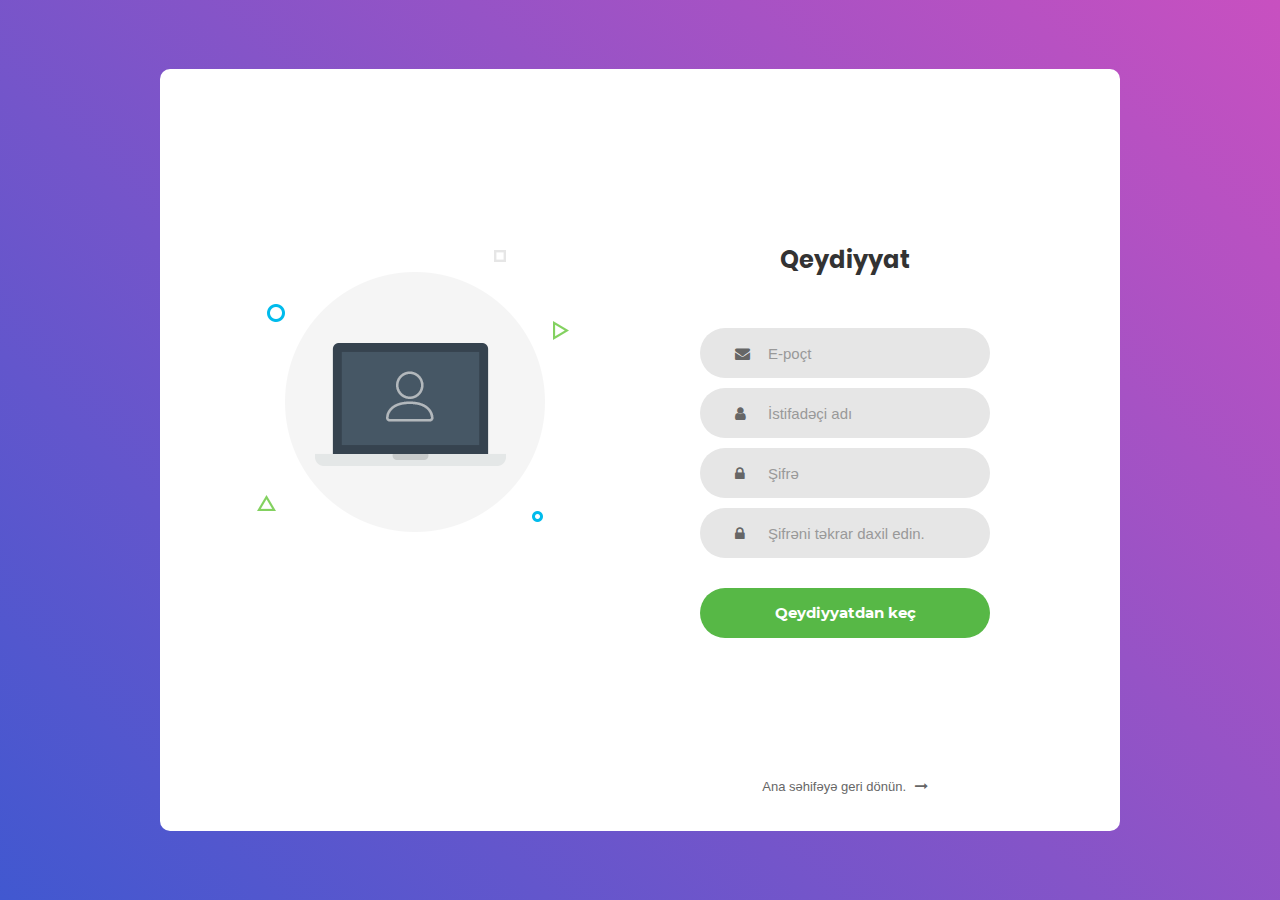
==== register.html @ 49c3755b "Adding login and register page as per #1" ====
<!DOCTYPE html>
<html lang="en">

<head>
    <title>Qeydiyyat</title>
    <meta charset="UTF-8">
    <meta name="viewport" content="width=device-width, initial-scale=1">
        <link rel="icon" type="image/png" href="images/icons/favicon.ico" />
        <link rel="stylesheet" type="text/css" href="vendor/bootstrap/css/bootstrap.min.css">
        <link rel="stylesheet" type="text/css" href="fonts/font-awesome-4.7.0/css/font-awesome.min.css">
        <link rel="stylesheet" type="text/css" href="vendor/animate/animate.css">
        <link rel="stylesheet" type="text/css" href="vendor/css-hamburgers/hamburgers.min.css">
        <link rel="stylesheet" type="text/css" href="vendor/select2/select2.min.css">
        <link rel="stylesheet" type="text/css" href="css/util.css">
    <link rel="stylesheet" type="text/css" href="css/login.css">
    </head>

<body>

    <div class="limiter">
        <div class="container-login100">
            <div class="wrap-login100">
                <div class="login100-pic js-tilt" data-tilt>
                    <img src="images/img-01.png" alt="IMG">
                </div>

                <form class="login100-form validate-form">
                    <span class="login100-form-title">
						Qeydiyyat
					</span>

                    <div class="wrap-input100 validate-input" data-validate="Düzgün e-poçt daxil edin: ex@abc.xyz">
                        <input class="input100" type="text" name="email" placeholder="E-poçt">
                        <span class="focus-input100"></span>
                        <span class="symbol-input100">
							<i class="fa fa-envelope" aria-hidden="true"></i>
						</span>
                    </div>

                    <div class="wrap-input100 validate-input" data-validate="istifadəçi adı daxil edin.">
                        <input class="input100" type="text" name="username" placeholder="İstifadəçi adı">
                        <span class="focus-input100"></span>
                        <span class="symbol-input100">
							<i class="fa fa-user" aria-hidden="true"></i>
						</span>
                    </div>

                    <div class="wrap-input100 validate-input" data-validate="Şifrə daxil edin.">
                        <input class="input100" type="password" name="pass" placeholder="Şifrə">
                        <span class="focus-input100"></span>
                        <span class="symbol-input100">
							<i class="fa fa-lock" aria-hidden="true"></i>
						</span>
                    </div>
                    <div class="wrap-input100 validate-input" data-validate="Şifrəni bir daha daxil edin.">
                        <input class="input100" type="password" name="pass" placeholder="Şifrəni təkrar daxil edin.">
                        <span class="focus-input100"></span>
                        <span class="symbol-input100">
							<i class="fa fa-lock" aria-hidden="true"></i>
						</span>
                    </div>

                    <div class="container-login100-form-btn">
                        <button class="login100-form-btn">
							Qeydiyyatdan keç
						</button>
                    </div>

                    <div class="text-center p-t-136">
                        <a class="txt2" href="#">
							Ana səhifəyə geri dönün.
							<i class="fa fa-long-arrow-right m-l-5" aria-hidden="true"></i>
						</a>
                    </div>
                </form>
            </div>
        </div>
    </div>




        <script src="vendor/jquery/jquery-3.2.1.min.js"></script>
        <script src="vendor/bootstrap/js/popper.js"></script>
    <script src="vendor/bootstrap/js/bootstrap.min.js"></script>
        <script src="vendor/select2/select2.min.js"></script>
        <script src="vendor/tilt/tilt.jquery.min.js"></script>
    <script>
        $('.js-tilt').tilt({
            scale: 1.1
        })
    </script>
        <script src="js/login.js"></script>

</body>

</html>
---- vendor/css-hamburgers/hamburgers.min.css ----
/*!
 * Hamburgers
 * @description Tasty CSS-animated hamburgers
 * @author Jonathan Suh @jonsuh
 * @site https://jonsuh.com/hamburgers
 * @link https://github.com/jonsuh/hamburgers
 */.hamburger{font:inherit;display:inline-block;overflow:visible;margin:0;padding:15px;cursor:pointer;transition-timing-function:linear;transition-duration:.15s;transition-property:opacity,filter;text-transform:none;color:inherit;border:0;background-color:transparent}.hamburger:hover{opacity:.7}.hamburger-box{position:relative;display:inline-block;width:40px;height:24px}.hamburger-inner{top:50%;display:block;margin-top:-2px}.hamburger-inner,.hamburger-inner:after,.hamburger-inner:before{position:absolute;width:40px;height:4px;transition-timing-function:ease;transition-duration:.15s;transition-property:transform;border-radius:4px;background-color:#000}.hamburger-inner:after,.hamburger-inner:before{display:block;content:''}.hamburger-inner:before{top:-10px}.hamburger-inner:after{bottom:-10px}.hamburger--3dx .hamburger-box{perspective:80px}.hamburger--3dx .hamburger-inner{transition:transform .2s cubic-bezier(.645,.045,.355,1),background-color 0s cubic-bezier(.645,.045,.355,1) .1s}.hamburger--3dx .hamburger-inner:after,.hamburger--3dx .hamburger-inner:before{transition:transform 0s cubic-bezier(.645,.045,.355,1) .1s}.hamburger--3dx.is-active .hamburger-inner{transform:rotateY(180deg);background-color:transparent}.hamburger--3dx.is-active .hamburger-inner:before{transform:translate3d(0,10px,0) rotate(45deg)}.hamburger--3dx.is-active .hamburger-inner:after{transform:translate3d(0,-10px,0) rotate(-45deg)}.hamburger--3dx-r .hamburger-box{perspective:80px}.hamburger--3dx-r .hamburger-inner{transition:transform .2s cubic-bezier(.645,.045,.355,1),background-color 0s cubic-bezier(.645,.045,.355,1) .1s}.hamburger--3dx-r .hamburger-inner:after,.hamburger--3dx-r .hamburger-inner:before{transition:transform 0s cubic-bezier(.645,.045,.355,1) .1s}.hamburger--3dx-r.is-active .hamburger-inner{transform:rotateY(-180deg);background-color:transparent}.hamburger--3dx-r.is-active .hamburger-inner:before{transform:translate3d(0,10px,0) rotate(45deg)}.hamburger--3dx-r.is-active .hamburger-inner:after{transform:translate3d(0,-10px,0) rotate(-45deg)}.hamburger--3dy .hamburger-box{perspective:80px}.hamburger--3dy .hamburger-inner{transition:transform .2s cubic-bezier(.645,.045,.355,1),background-color 0s cubic-bezier(.645,.045,.355,1) .1s}.hamburger--3dy .hamburger-inner:after,.hamburger--3dy .hamburger-inner:before{transition:transform 0s cubic-bezier(.645,.045,.355,1) .1s}.hamburger--3dy.is-active .hamburger-inner{transform:rotateX(-180deg);background-color:transparent}.hamburger--3dy.is-active .hamburger-inner:before{transform:translate3d(0,10px,0) rotate(45deg)}.hamburger--3dy.is-active .hamburger-inner:after{transform:translate3d(0,-10px,0) rotate(-45deg)}.hamburger--3dy-r .hamburger-box{perspective:80px}.hamburger--3dy-r .hamburger-inner{transition:transform .2s cubic-bezier(.645,.045,.355,1),background-color 0s cubic-bezier(.645,.045,.355,1) .1s}.hamburger--3dy-r .hamburger-inner:after,.hamburger--3dy-r .hamburger-inner:before{transition:transform 0s cubic-bezier(.645,.045,.355,1) .1s}.hamburger--3dy-r.is-active .hamburger-inner{transform:rotateX(180deg);background-color:transparent}.hamburger--3dy-r.is-active .hamburger-inner:before{transform:translate3d(0,10px,0) rotate(45deg)}.hamburger--3dy-r.is-active .hamburger-inner:after{transform:translate3d(0,-10px,0) rotate(-45deg)}.hamburger--arrow.is-active .hamburger-inner:before{transform:translate3d(-8px,0,0) rotate(-45deg) scaleX(.7)}.hamburger--arrow.is-active .hamburger-inner:after{transform:translate3d(-8px,0,0) rotate(45deg) scaleX(.7)}.hamburger--arrow-r.is-active .hamburger-inner:before{transform:translate3d(8px,0,0) rotate(45deg) scaleX(.7)}.hamburger--arrow-r.is-active .hamburger-inner:after{transform:translate3d(8px,0,0) rotate(-45deg) scaleX(.7)}.hamburger--arrowalt .hamburger-inner:before{transition:top .1s ease .15s,transform .15s cubic-bezier(.165,.84,.44,1)}.hamburger--arrowalt .hamburger-inner:after{transition:bottom .1s ease .15s,transform .15s cubic-bezier(.165,.84,.44,1)}.hamburger--arrowalt.is-active .hamburger-inner:before{top:0;transition:top .1s ease,transform .15s cubic-bezier(.895,.03,.685,.22) .1s;transform:translate3d(-8px,-10px,0) rotate(-45deg) scaleX(.7)}.hamburger--arrowalt.is-active .hamburger-inner:after{bottom:0;transition:bottom .1s ease,transform .15s cubic-bezier(.895,.03,.685,.22) .1s;transform:translate3d(-8px,10px,0) rotate(45deg) scaleX(.7)}.hamburger--arrowalt-r .hamburger-inner:before{transition:top .1s ease .15s,transform .15s cubic-bezier(.165,.84,.44,1)}.hamburger--arrowalt-r .hamburger-inner:after{transition:bottom .1s ease .15s,transform .15s cubic-bezier(.165,.84,.44,1)}.hamburger--arrowalt-r.is-active .hamburger-inner:before{top:0;transition:top .1s ease,transform .15s cubic-bezier(.895,.03,.685,.22) .1s;transform:translate3d(8px,-10px,0) rotate(45deg) scaleX(.7)}.hamburger--arrowalt-r.is-active .hamburger-inner:after{bottom:0;transition:bottom .1s ease,transform .15s cubic-bezier(.895,.03,.685,.22) .1s;transform:translate3d(8px,10px,0) rotate(-45deg) scaleX(.7)}.hamburger--boring .hamburger-inner,.hamburger--boring .hamburger-inner:after,.hamburger--boring .hamburger-inner:before{transition-property:none}.hamburger--boring.is-active .hamburger-inner{transform:rotate(45deg)}.hamburger--boring.is-active .hamburger-inner:before{top:0;opacity:0}.hamburger--boring.is-active .hamburger-inner:after{bottom:0;transform:rotate(-90deg)}.hamburger--collapse .hamburger-inner{top:auto;bottom:0;transition-delay:.15s;transition-timing-function:cubic-bezier(.55,.055,.675,.19);transition-duration:.15s}.hamburger--collapse .hamburger-inner:after{top:-20px;transition:top .3s cubic-bezier(.33333,.66667,.66667,1) .3s,opacity .1s linear}.hamburger--collapse .hamburger-inner:before{transition:top .12s cubic-bezier(.33333,.66667,.66667,1) .3s,transform .15s cubic-bezier(.55,.055,.675,.19)}.hamburger--collapse.is-active .hamburger-inner{transition-delay:.32s;transition-timing-function:cubic-bezier(.215,.61,.355,1);transform:translate3d(0,-10px,0) rotate(-45deg)}.hamburger--collapse.is-active .hamburger-inner:after{top:0;transition:top .3s cubic-bezier(.33333,0,.66667,.33333),opacity .1s linear .27s;opacity:0}.hamburger--collapse.is-active .hamburger-inner:before{top:0;transition:top .12s cubic-bezier(.33333,0,.66667,.33333) .18s,transform .15s cubic-bezier(.215,.61,.355,1) .42s;transform:rotate(-90deg)}.hamburger--collapse-r .hamburger-inner{top:auto;bottom:0;transition-delay:.15s;transition-timing-function:cubic-bezier(.55,.055,.675,.19);transition-duration:.15s}.hamburger--collapse-r .hamburger-inner:after{top:-20px;transition:top .3s cubic-bezier(.33333,.66667,.66667,1) .3s,opacity .1s linear}.hamburger--collapse-r .hamburger-inner:before{transition:top .12s cubic-bezier(.33333,.66667,.66667,1) .3s,transform .15s cubic-bezier(.55,.055,.675,.19)}.hamburger--collapse-r.is-active .hamburger-inner{transition-delay:.32s;transition-timing-function:cubic-bezier(.215,.61,.355,1);transform:translate3d(0,-10px,0) rotate(45deg)}.hamburger--collapse-r.is-active .hamburger-inner:after{top:0;transition:top .3s cubic-bezier(.33333,0,.66667,.33333),opacity .1s linear .27s;opacity:0}.hamburger--collapse-r.is-active .hamburger-inner:before{top:0;transition:top .12s cubic-bezier(.33333,0,.66667,.33333) .18s,transform .15s cubic-bezier(.215,.61,.355,1) .42s;transform:rotate(90deg)}.hamburger--elastic .hamburger-inner{top:2px;transition-timing-function:cubic-bezier(.68,-.55,.265,1.55);transition-duration:.4s}.hamburger--elastic .hamburger-inner:before{top:10px;transition:opacity .15s ease .4s}.hamburger--elastic .hamburger-inner:after{top:20px;transition:transform .4s cubic-bezier(.68,-.55,.265,1.55)}.hamburger--elastic.is-active .hamburger-inner{transition-delay:.1s;transform:translate3d(0,10px,0) rotate(135deg)}.hamburger--elastic.is-active .hamburger-inner:before{transition-delay:0s;opacity:0}.hamburger--elastic.is-active .hamburger-inner:after{transition-delay:.1s;transform:translate3d(0,-20px,0) rotate(-270deg)}.hamburger--elastic-r .hamburger-inner{top:2px;transition-timing-function:cubic-bezier(.68,-.55,.265,1.55);transition-duration:.4s}.hamburger--elastic-r .hamburger-inner:before{top:10px;transition:opacity .15s ease .4s}.hamburger--elastic-r .hamburger-inner:after{top:20px;transition:transform .4s cubic-bezier(.68,-.55,.265,1.55)}.hamburger--elastic-r.is-active .hamburger-inner{transition-delay:.1s;transform:translate3d(0,10px,0) rotate(-135deg)}.hamburger--elastic-r.is-active .hamburger-inner:before{transition-delay:0s;opacity:0}.hamburger--elastic-r.is-active .hamburger-inner:after{transition-delay:.1s;transform:translate3d(0,-20px,0) rotate(270deg)}.hamburger--emphatic{overflow:hidden}.hamburger--emphatic .hamburger-inner{transition:background-color .2s ease-in .25s}.hamburger--emphatic .hamburger-inner:before{left:0;transition:transform .2s cubic-bezier(.6,.04,.98,.335),top .05s linear .2s,left .2s ease-in .25s}.hamburger--emphatic .hamburger-inner:after{top:10px;right:0;transition:transform .2s cubic-bezier(.6,.04,.98,.335),top .05s linear .2s,right .2s ease-in .25s}.hamburger--emphatic.is-active .hamburger-inner{transition-delay:0s;transition-timing-function:ease-out;background-color:transparent}.hamburger--emphatic.is-active .hamburger-inner:before{top:-80px;left:-80px;transition:left .2s ease-out,top .05s linear .2s,transform .2s cubic-bezier(.075,.82,.165,1) .25s;transform:translate3d(80px,80px,0) rotate(45deg)}.hamburger--emphatic.is-active .hamburger-inner:after{top:-80px;right:-80px;transition:right .2s ease-out,top .05s linear .2s,transform .2s cubic-bezier(.075,.82,.165,1) .25s;transform:translate3d(-80px,80px,0) rotate(-45deg)}.hamburger--emphatic-r{overflow:hidden}.hamburger--emphatic-r .hamburger-inner{transition:background-color .2s ease-in .25s}.hamburger--emphatic-r .hamburger-inner:before{left:0;transition:transform .2s cubic-bezier(.6,.04,.98,.335),top .05s linear .2s,left .2s ease-in .25s}.hamburger--emphatic-r .hamburger-inner:after{top:10px;right:0;transition:transform .2s cubic-bezier(.6,.04,.98,.335),top .05s linear .2s,right .2s ease-in .25s}.hamburger--emphatic-r.is-active .hamburger-inner{transition-delay:0s;transition-timing-function:ease-out;background-color:transparent}.hamburger--emphatic-r.is-active .hamburger-inner:before{top:80px;left:-80px;transition:left .2s ease-out,top .05s linear .2s,transform .2s cubic-bezier(.075,.82,.165,1) .25s;transform:translate3d(80px,-80px,0) rotate(-45deg)}.hamburger--emphatic-r.is-active .hamburger-inner:after{top:80px;right:-80px;transition:right .2s ease-out,top .05s linear .2s,transform .2s cubic-bezier(.075,.82,.165,1) .25s;transform:translate3d(-80px,-80px,0) rotate(45deg)}.hamburger--slider .hamburger-inner{top:2px}.hamburger--slider .hamburger-inner:before{top:10px;transition-timing-function:ease;transition-duration:.2s;transition-property:transform,opacity}.hamburger--slider .hamburger-inner:after{top:20px}.hamburger--slider.is-active .hamburger-inner{transform:translate3d(0,10px,0) rotate(45deg)}.hamburger--slider.is-active .hamburger-inner:before{transform:rotate(-45deg) translate3d(-5.71429px,-6px,0);opacity:0}.hamburger--slider.is-active .hamburger-inner:after{transform:translate3d(0,-20px,0) rotate(-90deg)}.hamburger--slider-r .hamburger-inner{top:2px}.hamburger--slider-r .hamburger-inner:before{top:10px;transition-timing-function:ease;transition-duration:.2s;transition-property:transform,opacity}.hamburger--slider-r .hamburger-inner:after{top:20px}.hamburger--slider-r.is-active .hamburger-inner{transform:translate3d(0,10px,0) rotate(-45deg)}.hamburger--slider-r.is-active .hamburger-inner:before{transform:rotate(45deg) translate3d(5.71429px,-6px,0);opacity:0}.hamburger--slider-r.is-active .hamburger-inner:after{transform:translate3d(0,-20px,0) rotate(90deg)}.hamburger--spring .hamburger-inner{top:2px;transition:background-color 0s linear .15s}.hamburger--spring .hamburger-inner:before{top:10px;transition:top .12s cubic-bezier(.33333,.66667,.66667,1) .3s,transform .15s cubic-bezier(.55,.055,.675,.19)}.hamburger--spring .hamburger-inner:after{top:20px;transition:top .3s cubic-bezier(.33333,.66667,.66667,1) .3s,transform .15s cubic-bezier(.55,.055,.675,.19)}.hamburger--spring.is-active .hamburger-inner{transition-delay:.32s;background-color:transparent}.hamburger--spring.is-active .hamburger-inner:before{top:0;transition:top .12s cubic-bezier(.33333,0,.66667,.33333) .18s,transform .15s cubic-bezier(.215,.61,.355,1) .32s;transform:translate3d(0,10px,0) rotate(45deg)}.hamburger--spring.is-active .hamburger-inner:after{top:0;transition:top .3s cubic-bezier(.33333,0,.66667,.33333),transform .15s cubic-bezier(.215,.61,.355,1) .32s;transform:translate3d(0,10px,0) rotate(-45deg)}.hamburger--spring-r .hamburger-inner{top:auto;bottom:0;transition-delay:0s;transition-timing-function:cubic-bezier(.55,.055,.675,.19);transition-duration:.15s}.hamburger--spring-r .hamburger-inner:after{top:-20px;transition:top .3s cubic-bezier(.33333,.66667,.66667,1) .3s,opacity 0s linear}.hamburger--spring-r .hamburger-inner:before{transition:top .12s cubic-bezier(.33333,.66667,.66667,1) .3s,transform .15s cubic-bezier(.55,.055,.675,.19)}.hamburger--spring-r.is-active .hamburger-inner{transition-delay:.32s;transition-timing-function:cubic-bezier(.215,.61,.355,1);transform:translate3d(0,-10px,0) rotate(-45deg)}.hamburger--spring-r.is-active .hamburger-inner:after{top:0;transition:top .3s cubic-bezier(.33333,0,.66667,.33333),opacity 0s linear .32s;opacity:0}.hamburger--spring-r.is-active .hamburger-inner:before{top:0;transition:top .12s cubic-bezier(.33333,0,.66667,.33333) .18s,transform .15s cubic-bezier(.215,.61,.355,1) .32s;transform:rotate(90deg)}.hamburger--stand .hamburger-inner{transition:transform .1s cubic-bezier(.55,.055,.675,.19) .22s,background-color 0s linear .1s}.hamburger--stand .hamburger-inner:before{transition:top .1s ease-in .1s,transform .1s cubic-bezier(.55,.055,.675,.19) 0s}.hamburger--stand .hamburger-inner:after{transition:bottom .1s ease-in .1s,transform .1s cubic-bezier(.55,.055,.675,.19) 0s}.hamburger--stand.is-active .hamburger-inner{transition:transform .1s cubic-bezier(.215,.61,.355,1) 0s,background-color 0s linear .22s;transform:rotate(90deg);background-color:transparent}.hamburger--stand.is-active .hamburger-inner:before{top:0;transition:top .1s ease-out .12s,transform .1s cubic-bezier(.215,.61,.355,1) .22s;transform:rotate(-45deg)}.hamburger--stand.is-active .hamburger-inner:after{bottom:0;transition:bottom .1s ease-out .12s,transform .1s cubic-bezier(.215,.61,.355,1) .22s;transform:rotate(45deg)}.hamburger--stand-r .hamburger-inner{transition:transform .1s cubic-bezier(.55,.055,.675,.19) .22s,background-color 0s linear .1s}.hamburger--stand-r .hamburger-inner:before{transition:top .1s ease-in .1s,transform .1s cubic-bezier(.55,.055,.675,.19) 0s}.hamburger--stand-r .hamburger-inner:after{transition:bottom .1s ease-in .1s,transform .1s cubic-bezier(.55,.055,.675,.19) 0s}.hamburger--stand-r.is-active .hamburger-inner{transition:transform .1s cubic-bezier(.215,.61,.355,1) 0s,background-color 0s linear .22s;transform:rotate(-90deg);background-color:transparent}.hamburger--stand-r.is-active .hamburger-inner:before{top:0;transition:top .1s ease-out .12s,transform .1s cubic-bezier(.215,.61,.355,1) .22s;transform:rotate(-45deg)}.hamburger--stand-r.is-active .hamburger-inner:after{bottom:0;transition:bottom .1s ease-out .12s,transform .1s cubic-bezier(.215,.61,.355,1) .22s;transform:rotate(45deg)}.hamburger--spin .hamburger-inner{transition-timing-function:cubic-bezier(.55,.055,.675,.19);transition-duration:.3s}.hamburger--spin .hamburger-inner:before{transition:top .1s ease-in .34s,opacity .1s ease-in}.hamburger--spin .hamburger-inner:after{transition:bottom .1s ease-in .34s,transform .3s cubic-bezier(.55,.055,.675,.19)}.hamburger--spin.is-active .hamburger-inner{transition-delay:.14s;transition-timing-function:cubic-bezier(.215,.61,.355,1);transform:rotate(225deg)}.hamburger--spin.is-active .hamburger-inner:before{top:0;transition:top .1s ease-out,opacity .1s ease-out .14s;opacity:0}.hamburger--spin.is-active .hamburger-inner:after{bottom:0;transition:bottom .1s ease-out,transform .3s cubic-bezier(.215,.61,.355,1) .14s;transform:rotate(-90deg)}.hamburger--spin-r .hamburger-inner{transition-timing-function:cubic-bezier(.55,.055,.675,.19);transition-duration:.3s}.hamburger--spin-r .hamburger-inner:before{transition:top .1s ease-in .34s,opacity .1s ease-in}.hamburger--spin-r .hamburger-inner:after{transition:bottom .1s ease-in .34s,transform .3s cubic-bezier(.55,.055,.675,.19)}.hamburger--spin-r.is-active .hamburger-inner{transition-delay:.14s;transition-timing-function:cubic-bezier(.215,.61,.355,1);transform:rotate(-225deg)}.hamburger--spin-r.is-active .hamburger-inner:before{top:0;transition:top .1s ease-out,opacity .1s ease-out .14s;opacity:0}.hamburger--spin-r.is-active .hamburger-inner:after{bottom:0;transition:bottom .1s ease-out,transform .3s cubic-bezier(.215,.61,.355,1) .14s;transform:rotate(90deg)}.hamburger--squeeze .hamburger-inner{transition-timing-function:cubic-bezier(.55,.055,.675,.19);transition-duration:.1s}.hamburger--squeeze .hamburger-inner:before{transition:top .1s ease .14s,opacity .1s ease}.hamburger--squeeze .hamburger-inner:after{transition:bottom .1s ease .14s,transform .1s cubic-bezier(.55,.055,.675,.19)}.hamburger--squeeze.is-active .hamburger-inner{transition-delay:.14s;transition-timing-function:cubic-bezier(.215,.61,.355,1);transform:rotate(45deg)}.hamburger--squeeze.is-active .hamburger-inner:before{top:0;transition:top .1s ease,opacity .1s ease .14s;opacity:0}.hamburger--squeeze.is-active .hamburger-inner:after{bottom:0;transition:bottom .1s ease,transform .1s cubic-bezier(.215,.61,.355,1) .14s;transform:rotate(-90deg)}.hamburger--vortex .hamburger-inner{transition-timing-function:cubic-bezier(.19,1,.22,1);transition-duration:.3s}.hamburger--vortex .hamburger-inner:after,.hamburger--vortex .hamburger-inner:before{transition-delay:.1s;transition-timing-function:linear;transition-duration:0s}.hamburger--vortex .hamburger-inner:before{transition-property:top,opacity}.hamburger--vortex .hamburger-inner:after{transition-property:bottom,transform}.hamburger--vortex.is-active .hamburger-inner{transition-timing-function:cubic-bezier(.19,1,.22,1);transform:rotate(765deg)}.hamburger--vortex.is-active .hamburger-inner:after,.hamburger--vortex.is-active .hamburger-inner:before{transition-delay:0s}.hamburger--vortex.is-active .hamburger-inner:before{top:0;opacity:0}.hamburger--vortex.is-active .hamburger-inner:after{bottom:0;transform:rotate(90deg)}.hamburger--vortex-r .hamburger-inner{transition-timing-function:cubic-bezier(.19,1,.22,1);transition-duration:.3s}.hamburger--vortex-r .hamburger-inner:after,.hamburger--vortex-r .hamburger-inner:before{transition-delay:.1s;transition-timing-function:linear;transition-duration:0s}.hamburger--vortex-r .hamburger-inner:before{transition-property:top,opacity}.hamburger--vortex-r .hamburger-inner:after{transition-property:bottom,transform}.hamburger--vortex-r.is-active .hamburger-inner{transition-timing-function:cubic-bezier(.19,1,.22,1);transform:rotate(-765deg)}.hamburger--vortex-r.is-active .hamburger-inner:after,.hamburger--vortex-r.is-active .hamburger-inner:before{transition-delay:0s}.hamburger--vortex-r.is-active .hamburger-inner:before{top:0;opacity:0}.hamburger--vortex-r.is-active .hamburger-inner:after{bottom:0;transform:rotate(-90deg)}
---- css/util.css ----
/*[ FONT SIZE ]
///////////////////////////////////////////////////////////
*/
.fs-1 {font-size: 1px;}
.fs-2 {font-size: 2px;}
.fs-3 {font-size: 3px;}
.fs-4 {font-size: 4px;}
.fs-5 {font-size: 5px;}
.fs-6 {font-size: 6px;}
.fs-7 {font-size: 7px;}
.fs-8 {font-size: 8px;}
.fs-9 {font-size: 9px;}
.fs-10 {font-size: 10px;}
.fs-11 {font-size: 11px;}
.fs-12 {font-size: 12px;}
.fs-13 {font-size: 13px;}
.fs-14 {font-size: 14px;}
.fs-15 {font-size: 15px;}
.fs-16 {font-size: 16px;}
.fs-17 {font-size: 17px;}
.fs-18 {font-size: 18px;}
.fs-19 {font-size: 19px;}
.fs-20 {font-size: 20px;}
.fs-21 {font-size: 21px;}
.fs-22 {font-size: 22px;}
.fs-23 {font-size: 23px;}
.fs-24 {font-size: 24px;}
.fs-25 {font-size: 25px;}
.fs-26 {font-size: 26px;}
.fs-27 {font-size: 27px;}
.fs-28 {font-size: 28px;}
.fs-29 {font-size: 29px;}
.fs-30 {font-size: 30px;}
.fs-31 {font-size: 31px;}
.fs-32 {font-size: 32px;}
.fs-33 {font-size: 33px;}
.fs-34 {font-size: 34px;}
.fs-35 {font-size: 35px;}
.fs-36 {font-size: 36px;}
.fs-37 {font-size: 37px;}
.fs-38 {font-size: 38px;}
.fs-39 {font-size: 39px;}
.fs-40 {font-size: 40px;}
.fs-41 {font-size: 41px;}
.fs-42 {font-size: 42px;}
.fs-43 {font-size: 43px;}
.fs-44 {font-size: 44px;}
.fs-45 {font-size: 45px;}
.fs-46 {font-size: 46px;}
.fs-47 {font-size: 47px;}
.fs-48 {font-size: 48px;}
.fs-49 {font-size: 49px;}
.fs-50 {font-size: 50px;}
.fs-51 {font-size: 51px;}
.fs-52 {font-size: 52px;}
.fs-53 {font-size: 53px;}
.fs-54 {font-size: 54px;}
.fs-55 {font-size: 55px;}
.fs-56 {font-size: 56px;}
.fs-57 {font-size: 57px;}
.fs-58 {font-size: 58px;}
.fs-59 {font-size: 59px;}
.fs-60 {font-size: 60px;}
.fs-61 {font-size: 61px;}
.fs-62 {font-size: 62px;}
.fs-63 {font-size: 63px;}
.fs-64 {font-size: 64px;}
.fs-65 {font-size: 65px;}
.fs-66 {font-size: 66px;}
.fs-67 {font-size: 67px;}
.fs-68 {font-size: 68px;}
.fs-69 {font-size: 69px;}
.fs-70 {font-size: 70px;}
.fs-71 {font-size: 71px;}
.fs-72 {font-size: 72px;}
.fs-73 {font-size: 73px;}
.fs-74 {font-size: 74px;}
.fs-75 {font-size: 75px;}
.fs-76 {font-size: 76px;}
.fs-77 {font-size: 77px;}
.fs-78 {font-size: 78px;}
.fs-79 {font-size: 79px;}
.fs-80 {font-size: 80px;}
.fs-81 {font-size: 81px;}
.fs-82 {font-size: 82px;}
.fs-83 {font-size: 83px;}
.fs-84 {font-size: 84px;}
.fs-85 {font-size: 85px;}
.fs-86 {font-size: 86px;}
.fs-87 {font-size: 87px;}
.fs-88 {font-size: 88px;}
.fs-89 {font-size: 89px;}
.fs-90 {font-size: 90px;}
.fs-91 {font-size: 91px;}
.fs-92 {font-size: 92px;}
.fs-93 {font-size: 93px;}
.fs-94 {font-size: 94px;}
.fs-95 {font-size: 95px;}
.fs-96 {font-size: 96px;}
.fs-97 {font-size: 97px;}
.fs-98 {font-size: 98px;}
.fs-99 {font-size: 99px;}
.fs-100 {font-size: 100px;}
.fs-101 {font-size: 101px;}
.fs-102 {font-size: 102px;}
.fs-103 {font-size: 103px;}
.fs-104 {font-size: 104px;}
.fs-105 {font-size: 105px;}
.fs-106 {font-size: 106px;}
.fs-107 {font-size: 107px;}
.fs-108 {font-size: 108px;}
.fs-109 {font-size: 109px;}
.fs-110 {font-size: 110px;}
.fs-111 {font-size: 111px;}
.fs-112 {font-size: 112px;}
.fs-113 {font-size: 113px;}
.fs-114 {font-size: 114px;}
.fs-115 {font-size: 115px;}
.fs-116 {font-size: 116px;}
.fs-117 {font-size: 117px;}
.fs-118 {font-size: 118px;}
.fs-119 {font-size: 119px;}
.fs-120 {font-size: 120px;}
.fs-121 {font-size: 121px;}
.fs-122 {font-size: 122px;}
.fs-123 {font-size: 123px;}
.fs-124 {font-size: 124px;}
.fs-125 {font-size: 125px;}
.fs-126 {font-size: 126px;}
.fs-127 {font-size: 127px;}
.fs-128 {font-size: 128px;}
.fs-129 {font-size: 129px;}
.fs-130 {font-size: 130px;}
.fs-131 {font-size: 131px;}
.fs-132 {font-size: 132px;}
.fs-133 {font-size: 133px;}
.fs-134 {font-size: 134px;}
.fs-135 {font-size: 135px;}
.fs-136 {font-size: 136px;}
.fs-137 {font-size: 137px;}
.fs-138 {font-size: 138px;}
.fs-139 {font-size: 139px;}
.fs-140 {font-size: 140px;}
.fs-141 {font-size: 141px;}
.fs-142 {font-size: 142px;}
.fs-143 {font-size: 143px;}
.fs-144 {font-size: 144px;}
.fs-145 {font-size: 145px;}
.fs-146 {font-size: 146px;}
.fs-147 {font-size: 147px;}
.fs-148 {font-size: 148px;}
.fs-149 {font-size: 149px;}
.fs-150 {font-size: 150px;}
.fs-151 {font-size: 151px;}
.fs-152 {font-size: 152px;}
.fs-153 {font-size: 153px;}
.fs-154 {font-size: 154px;}
.fs-155 {font-size: 155px;}
.fs-156 {font-size: 156px;}
.fs-157 {font-size: 157px;}
.fs-158 {font-size: 158px;}
.fs-159 {font-size: 159px;}
.fs-160 {font-size: 160px;}
.fs-161 {font-size: 161px;}
.fs-162 {font-size: 162px;}
.fs-163 {font-size: 163px;}
.fs-164 {font-size: 164px;}
.fs-165 {font-size: 165px;}
.fs-166 {font-size: 166px;}
.fs-167 {font-size: 167px;}
.fs-168 {font-size: 168px;}
.fs-169 {font-size: 169px;}
.fs-170 {font-size: 170px;}
.fs-171 {font-size: 171px;}
.fs-172 {font-size: 172px;}
.fs-173 {font-size: 173px;}
.fs-174 {font-size: 174px;}
.fs-175 {font-size: 175px;}
.fs-176 {font-size: 176px;}
.fs-177 {font-size: 177px;}
.fs-178 {font-size: 178px;}
.fs-179 {font-size: 179px;}
.fs-180 {font-size: 180px;}
.fs-181 {font-size: 181px;}
.fs-182 {font-size: 182px;}
.fs-183 {font-size: 183px;}
.fs-184 {font-size: 184px;}
.fs-185 {font-size: 185px;}
.fs-186 {font-size: 186px;}
.fs-187 {font-size: 187px;}
.fs-188 {font-size: 188px;}
.fs-189 {font-size: 189px;}
.fs-190 {font-size: 190px;}
.fs-191 {font-size: 191px;}
.fs-192 {font-size: 192px;}
.fs-193 {font-size: 193px;}
.fs-194 {font-size: 194px;}
.fs-195 {font-size: 195px;}
.fs-196 {font-size: 196px;}
.fs-197 {font-size: 197px;}
.fs-198 {font-size: 198px;}
.fs-199 {font-size: 199px;}
.fs-200 {font-size: 200px;}

/*[ PADDING ]
///////////////////////////////////////////////////////////
*/
.p-t-0 {padding-top: 0px;}
.p-t-1 {padding-top: 1px;}
.p-t-2 {padding-top: 2px;}
.p-t-3 {padding-top: 3px;}
.p-t-4 {padding-top: 4px;}
.p-t-5 {padding-top: 5px;}
.p-t-6 {padding-top: 6px;}
.p-t-7 {padding-top: 7px;}
.p-t-8 {padding-top: 8px;}
.p-t-9 {padding-top: 9px;}
.p-t-10 {padding-top: 10px;}
.p-t-11 {padding-top: 11px;}
.p-t-12 {padding-top: 12px;}
.p-t-13 {padding-top: 13px;}
.p-t-14 {padding-top: 14px;}
.p-t-15 {padding-top: 15px;}
.p-t-16 {padding-top: 16px;}
.p-t-17 {padding-top: 17px;}
.p-t-18 {padding-top: 18px;}
.p-t-19 {padding-top: 19px;}
.p-t-20 {padding-top: 20px;}
.p-t-21 {padding-top: 21px;}
.p-t-22 {padding-top: 22px;}
.p-t-23 {padding-top: 23px;}
.p-t-24 {padding-top: 24px;}
.p-t-25 {padding-top: 25px;}
.p-t-26 {padding-top: 26px;}
.p-t-27 {padding-top: 27px;}
.p-t-28 {padding-top: 28px;}
.p-t-29 {padding-top: 29px;}
.p-t-30 {padding-top: 30px;}
.p-t-31 {padding-top: 31px;}
.p-t-32 {padding-top: 32px;}
.p-t-33 {padding-top: 33px;}
.p-t-34 {padding-top: 34px;}
.p-t-35 {padding-top: 35px;}
.p-t-36 {padding-top: 36px;}
.p-t-37 {padding-top: 37px;}
.p-t-38 {padding-top: 38px;}
.p-t-39 {padding-top: 39px;}
.p-t-40 {padding-top: 40px;}
.p-t-41 {padding-top: 41px;}
.p-t-42 {padding-top: 42px;}
.p-t-43 {padding-top: 43px;}
.p-t-44 {padding-top: 44px;}
.p-t-45 {padding-top: 45px;}
.p-t-46 {padding-top: 46px;}
.p-t-47 {padding-top: 47px;}
.p-t-48 {padding-top: 48px;}
.p-t-49 {padding-top: 49px;}
.p-t-50 {padding-top: 50px;}
.p-t-51 {padding-top: 51px;}
.p-t-52 {padding-top: 52px;}
.p-t-53 {padding-top: 53px;}
.p-t-54 {padding-top: 54px;}
.p-t-55 {padding-top: 55px;}
.p-t-56 {padding-top: 56px;}
.p-t-57 {padding-top: 57px;}
.p-t-58 {padding-top: 58px;}
.p-t-59 {padding-top: 59px;}
.p-t-60 {padding-top: 60px;}
.p-t-61 {padding-top: 61px;}
.p-t-62 {padding-top: 62px;}
.p-t-63 {padding-top: 63px;}
.p-t-64 {padding-top: 64px;}
.p-t-65 {padding-top: 65px;}
.p-t-66 {padding-top: 66px;}
.p-t-67 {padding-top: 67px;}
.p-t-68 {padding-top: 68px;}
.p-t-69 {padding-top: 69px;}
.p-t-70 {padding-top: 70px;}
.p-t-71 {padding-top: 71px;}
.p-t-72 {padding-top: 72px;}
.p-t-73 {padding-top: 73px;}
.p-t-74 {padding-top: 74px;}
.p-t-75 {padding-top: 75px;}
.p-t-76 {padding-top: 76px;}
.p-t-77 {padding-top: 77px;}
.p-t-78 {padding-top: 78px;}
.p-t-79 {padding-top: 79px;}
.p-t-80 {padding-top: 80px;}
.p-t-81 {padding-top: 81px;}
.p-t-82 {padding-top: 82px;}
.p-t-83 {padding-top: 83px;}
.p-t-84 {padding-top: 84px;}
.p-t-85 {padding-top: 85px;}
.p-t-86 {padding-top: 86px;}
.p-t-87 {padding-top: 87px;}
.p-t-88 {padding-top: 88px;}
.p-t-89 {padding-top: 89px;}
.p-t-90 {padding-top: 90px;}
.p-t-91 {padding-top: 91px;}
.p-t-92 {padding-top: 92px;}
.p-t-93 {padding-top: 93px;}
.p-t-94 {padding-top: 94px;}
.p-t-95 {padding-top: 95px;}
.p-t-96 {padding-top: 96px;}
.p-t-97 {padding-top: 97px;}
.p-t-98 {padding-top: 98px;}
.p-t-99 {padding-top: 99px;}
.p-t-100 {padding-top: 100px;}
.p-t-101 {padding-top: 101px;}
.p-t-102 {padding-top: 102px;}
.p-t-103 {padding-top: 103px;}
.p-t-104 {padding-top: 104px;}
.p-t-105 {padding-top: 105px;}
.p-t-106 {padding-top: 106px;}
.p-t-107 {padding-top: 107px;}
.p-t-108 {padding-top: 108px;}
.p-t-109 {padding-top: 109px;}
.p-t-110 {padding-top: 110px;}
.p-t-111 {padding-top: 111px;}
.p-t-112 {padding-top: 112px;}
.p-t-113 {padding-top: 113px;}
.p-t-114 {padding-top: 114px;}
.p-t-115 {padding-top: 115px;}
.p-t-116 {padding-top: 116px;}
.p-t-117 {padding-top: 117px;}
.p-t-118 {padding-top: 118px;}
.p-t-119 {padding-top: 119px;}
.p-t-120 {padding-top: 120px;}
.p-t-121 {padding-top: 121px;}
.p-t-122 {padding-top: 122px;}
.p-t-123 {padding-top: 123px;}
.p-t-124 {padding-top: 124px;}
.p-t-125 {padding-top: 125px;}
.p-t-126 {padding-top: 126px;}
.p-t-127 {padding-top: 127px;}
.p-t-128 {padding-top: 128px;}
.p-t-129 {padding-top: 129px;}
.p-t-130 {padding-top: 130px;}
.p-t-131 {padding-top: 131px;}
.p-t-132 {padding-top: 132px;}
.p-t-133 {padding-top: 133px;}
.p-t-134 {padding-top: 134px;}
.p-t-135 {padding-top: 135px;}
.p-t-136 {padding-top: 136px;}
.p-t-137 {padding-top: 137px;}
.p-t-138 {padding-top: 138px;}
.p-t-139 {padding-top: 139px;}
.p-t-140 {padding-top: 140px;}
.p-t-141 {padding-top: 141px;}
.p-t-142 {padding-top: 142px;}
.p-t-143 {padding-top: 143px;}
.p-t-144 {padding-top: 144px;}
.p-t-145 {padding-top: 145px;}
.p-t-146 {padding-top: 146px;}
.p-t-147 {padding-top: 147px;}
.p-t-148 {padding-top: 148px;}
.p-t-149 {padding-top: 149px;}
.p-t-150 {padding-top: 150px;}
.p-t-151 {padding-top: 151px;}
.p-t-152 {padding-top: 152px;}
.p-t-153 {padding-top: 153px;}
.p-t-154 {padding-top: 154px;}
.p-t-155 {padding-top: 155px;}
.p-t-156 {padding-top: 156px;}
.p-t-157 {padding-top: 157px;}
.p-t-158 {padding-top: 158px;}
.p-t-159 {padding-top: 159px;}
.p-t-160 {padding-top: 160px;}
.p-t-161 {padding-top: 161px;}
.p-t-162 {padding-top: 162px;}
.p-t-163 {padding-top: 163px;}
.p-t-164 {padding-top: 164px;}
.p-t-165 {padding-top: 165px;}
.p-t-166 {padding-top: 166px;}
.p-t-167 {padding-top: 167px;}
.p-t-168 {padding-top: 168px;}
.p-t-169 {padding-top: 169px;}
.p-t-170 {padding-top: 170px;}
.p-t-171 {padding-top: 171px;}
.p-t-172 {padding-top: 172px;}
.p-t-173 {padding-top: 173px;}
.p-t-174 {padding-top: 174px;}
.p-t-175 {padding-top: 175px;}
.p-t-176 {padding-top: 176px;}
.p-t-177 {padding-top: 177px;}
.p-t-178 {padding-top: 178px;}
.p-t-179 {padding-top: 179px;}
.p-t-180 {padding-top: 180px;}
.p-t-181 {padding-top: 181px;}
.p-t-182 {padding-top: 182px;}
.p-t-183 {padding-top: 183px;}
.p-t-184 {padding-top: 184px;}
.p-t-185 {padding-top: 185px;}
.p-t-186 {padding-top: 186px;}
.p-t-187 {padding-top: 187px;}
.p-t-188 {padding-top: 188px;}
.p-t-189 {padding-top: 189px;}
.p-t-190 {padding-top: 190px;}
.p-t-191 {padding-top: 191px;}
.p-t-192 {padding-top: 192px;}
.p-t-193 {padding-top: 193px;}
.p-t-194 {padding-top: 194px;}
.p-t-195 {padding-top: 195px;}
.p-t-196 {padding-top: 196px;}
.p-t-197 {padding-top: 197px;}
.p-t-198 {padding-top: 198px;}
.p-t-199 {padding-top: 199px;}
.p-t-200 {padding-top: 200px;}
.p-t-201 {padding-top: 201px;}
.p-t-202 {padding-top: 202px;}
.p-t-203 {padding-top: 203px;}
.p-t-204 {padding-top: 204px;}
.p-t-205 {padding-top: 205px;}
.p-t-206 {padding-top: 206px;}
.p-t-207 {padding-top: 207px;}
.p-t-208 {padding-top: 208px;}
.p-t-209 {padding-top: 209px;}
.p-t-210 {padding-top: 210px;}
.p-t-211 {padding-top: 211px;}
.p-t-212 {padding-top: 212px;}
.p-t-213 {padding-top: 213px;}
.p-t-214 {padding-top: 214px;}
.p-t-215 {padding-top: 215px;}
.p-t-216 {padding-top: 216px;}
.p-t-217 {padding-top: 217px;}
.p-t-218 {padding-top: 218px;}
.p-t-219 {padding-top: 219px;}
.p-t-220 {padding-top: 220px;}
.p-t-221 {padding-top: 221px;}
.p-t-222 {padding-top: 222px;}
.p-t-223 {padding-top: 223px;}
.p-t-224 {padding-top: 224px;}
.p-t-225 {padding-top: 225px;}
.p-t-226 {padding-top: 226px;}
.p-t-227 {padding-top: 227px;}
.p-t-228 {padding-top: 228px;}
.p-t-229 {padding-top: 229px;}
.p-t-230 {padding-top: 230px;}
.p-t-231 {padding-top: 231px;}
.p-t-232 {padding-top: 232px;}
.p-t-233 {padding-top: 233px;}
.p-t-234 {padding-top: 234px;}
.p-t-235 {padding-top: 235px;}
.p-t-236 {padding-top: 236px;}
.p-t-237 {padding-top: 237px;}
.p-t-238 {padding-top: 238px;}
.p-t-239 {padding-top: 239px;}
.p-t-240 {padding-top: 240px;}
.p-t-241 {padding-top: 241px;}
.p-t-242 {padding-top: 242px;}
.p-t-243 {padding-top: 243px;}
.p-t-244 {padding-top: 244px;}
.p-t-245 {padding-top: 245px;}
.p-t-246 {padding-top: 246px;}
.p-t-247 {padding-top: 247px;}
.p-t-248 {padding-top: 248px;}
.p-t-249 {padding-top: 249px;}
.p-t-250 {padding-top: 250px;}
.p-b-0 {padding-bottom: 0px;}
.p-b-1 {padding-bottom: 1px;}
.p-b-2 {padding-bottom: 2px;}
.p-b-3 {padding-bottom: 3px;}
.p-b-4 {padding-bottom: 4px;}
.p-b-5 {padding-bottom: 5px;}
.p-b-6 {padding-bottom: 6px;}
.p-b-7 {padding-bottom: 7px;}
.p-b-8 {padding-bottom: 8px;}
.p-b-9 {padding-bottom: 9px;}
.p-b-10 {padding-bottom: 10px;}
.p-b-11 {padding-bottom: 11px;}
.p-b-12 {padding-bottom: 12px;}
.p-b-13 {padding-bottom: 13px;}
.p-b-14 {padding-bottom: 14px;}
.p-b-15 {padding-bottom: 15px;}
.p-b-16 {padding-bottom: 16px;}
.p-b-17 {padding-bottom: 17px;}
.p-b-18 {padding-bottom: 18px;}
.p-b-19 {padding-bottom: 19px;}
.p-b-20 {padding-bottom: 20px;}
.p-b-21 {padding-bottom: 21px;}
.p-b-22 {padding-bottom: 22px;}
.p-b-23 {padding-bottom: 23px;}
.p-b-24 {padding-bottom: 24px;}
.p-b-25 {padding-bottom: 25px;}
.p-b-26 {padding-bottom: 26px;}
.p-b-27 {padding-bottom: 27px;}
.p-b-28 {padding-bottom: 28px;}
.p-b-29 {padding-bottom: 29px;}
.p-b-30 {padding-bottom: 30px;}
.p-b-31 {padding-bottom: 31px;}
.p-b-32 {padding-bottom: 32px;}
.p-b-33 {padding-bottom: 33px;}
.p-b-34 {padding-bottom: 34px;}
.p-b-35 {padding-bottom: 35px;}
.p-b-36 {padding-bottom: 36px;}
.p-b-37 {padding-bottom: 37px;}
.p-b-38 {padding-bottom: 38px;}
.p-b-39 {padding-bottom: 39px;}
.p-b-40 {padding-bottom: 40px;}
.p-b-41 {padding-bottom: 41px;}
.p-b-42 {padding-bottom: 42px;}
.p-b-43 {padding-bottom: 43px;}
.p-b-44 {padding-bottom: 44px;}
.p-b-45 {padding-bottom: 45px;}
.p-b-46 {padding-bottom: 46px;}
.p-b-47 {padding-bottom: 47px;}
.p-b-48 {padding-bottom: 48px;}
.p-b-49 {padding-bottom: 49px;}
.p-b-50 {padding-bottom: 50px;}
.p-b-51 {padding-bottom: 51px;}
.p-b-52 {padding-bottom: 52px;}
.p-b-53 {padding-bottom: 53px;}
.p-b-54 {padding-bottom: 54px;}
.p-b-55 {padding-bottom: 55px;}
.p-b-56 {padding-bottom: 56px;}
.p-b-57 {padding-bottom: 57px;}
.p-b-58 {padding-bottom: 58px;}
.p-b-59 {padding-bottom: 59px;}
.p-b-60 {padding-bottom: 60px;}
.p-b-61 {padding-bottom: 61px;}
.p-b-62 {padding-bottom: 62px;}
.p-b-63 {padding-bottom: 63px;}
.p-b-64 {padding-bottom: 64px;}
.p-b-65 {padding-bottom: 65px;}
.p-b-66 {padding-bottom: 66px;}
.p-b-67 {padding-bottom: 67px;}
.p-b-68 {padding-bottom: 68px;}
.p-b-69 {padding-bottom: 69px;}
.p-b-70 {padding-bottom: 70px;}
.p-b-71 {padding-bottom: 71px;}
.p-b-72 {padding-bottom: 72px;}
.p-b-73 {padding-bottom: 73px;}
.p-b-74 {padding-bottom: 74px;}
.p-b-75 {padding-bottom: 75px;}
.p-b-76 {padding-bottom: 76px;}
.p-b-77 {padding-bottom: 77px;}
.p-b-78 {padding-bottom: 78px;}
.p-b-79 {padding-bottom: 79px;}
.p-b-80 {padding-bottom: 80px;}
.p-b-81 {padding-bottom: 81px;}
.p-b-82 {padding-bottom: 82px;}
.p-b-83 {padding-bottom: 83px;}
.p-b-84 {padding-bottom: 84px;}
.p-b-85 {padding-bottom: 85px;}
.p-b-86 {padding-bottom: 86px;}
.p-b-87 {padding-bottom: 87px;}
.p-b-88 {padding-bottom: 88px;}
.p-b-89 {padding-bottom: 89px;}
.p-b-90 {padding-bottom: 90px;}
.p-b-91 {padding-bottom: 91px;}
.p-b-92 {padding-bottom: 92px;}
.p-b-93 {padding-bottom: 93px;}
.p-b-94 {padding-bottom: 94px;}
.p-b-95 {padding-bottom: 95px;}
.p-b-96 {padding-bottom: 96px;}
.p-b-97 {padding-bottom: 97px;}
.p-b-98 {padding-bottom: 98px;}
.p-b-99 {padding-bottom: 99px;}
.p-b-100 {padding-bottom: 100px;}
.p-b-101 {padding-bottom: 101px;}
.p-b-102 {padding-bottom: 102px;}
.p-b-103 {padding-bottom: 103px;}
.p-b-104 {padding-bottom: 104px;}
.p-b-105 {padding-bottom: 105px;}
.p-b-106 {padding-bottom: 106px;}
.p-b-107 {padding-bottom: 107px;}
.p-b-108 {padding-bottom: 108px;}
.p-b-109 {padding-bottom: 109px;}
.p-b-110 {padding-bottom: 110px;}
.p-b-111 {padding-bottom: 111px;}
.p-b-112 {padding-bottom: 112px;}
.p-b-113 {padding-bottom: 113px;}
.p-b-114 {padding-bottom: 114px;}
.p-b-115 {padding-bottom: 115px;}
.p-b-116 {padding-bottom: 116px;}
.p-b-117 {padding-bottom: 117px;}
.p-b-118 {padding-bottom: 118px;}
.p-b-119 {padding-bottom: 119px;}
.p-b-120 {padding-bottom: 120px;}
.p-b-121 {padding-bottom: 121px;}
.p-b-122 {padding-bottom: 122px;}
.p-b-123 {padding-bottom: 123px;}
.p-b-124 {padding-bottom: 124px;}
.p-b-125 {padding-bottom: 125px;}
.p-b-126 {padding-bottom: 126px;}
.p-b-127 {padding-bottom: 127px;}
.p-b-128 {padding-bottom: 128px;}
.p-b-129 {padding-bottom: 129px;}
.p-b-130 {padding-bottom: 130px;}
.p-b-131 {padding-bottom: 131px;}
.p-b-132 {padding-bottom: 132px;}
.p-b-133 {padding-bottom: 133px;}
.p-b-134 {padding-bottom: 134px;}
.p-b-135 {padding-bottom: 135px;}
.p-b-136 {padding-bottom: 136px;}
.p-b-137 {padding-bottom: 137px;}
.p-b-138 {padding-bottom: 138px;}
.p-b-139 {padding-bottom: 139px;}
.p-b-140 {padding-bottom: 140px;}
.p-b-141 {padding-bottom: 141px;}
.p-b-142 {padding-bottom: 142px;}
.p-b-143 {padding-bottom: 143px;}
.p-b-144 {padding-bottom: 144px;}
.p-b-145 {padding-bottom: 145px;}
.p-b-146 {padding-bottom: 146px;}
.p-b-147 {padding-bottom: 147px;}
.p-b-148 {padding-bottom: 148px;}
.p-b-149 {padding-bottom: 149px;}
.p-b-150 {padding-bottom: 150px;}
.p-b-151 {padding-bottom: 151px;}
.p-b-152 {padding-bottom: 152px;}
.p-b-153 {padding-bottom: 153px;}
.p-b-154 {padding-bottom: 154px;}
.p-b-155 {padding-bottom: 155px;}
.p-b-156 {padding-bottom: 156px;}
.p-b-157 {padding-bottom: 157px;}
.p-b-158 {padding-bottom: 158px;}
.p-b-159 {padding-bottom: 159px;}
.p-b-160 {padding-bottom: 160px;}
.p-b-161 {padding-bottom: 161px;}
.p-b-162 {padding-bottom: 162px;}
.p-b-163 {padding-bottom: 163px;}
.p-b-164 {padding-bottom: 164px;}
.p-b-165 {padding-bottom: 165px;}
.p-b-166 {padding-bottom: 166px;}
.p-b-167 {padding-bottom: 167px;}
.p-b-168 {padding-bottom: 168px;}
.p-b-169 {padding-bottom: 169px;}
.p-b-170 {padding-bottom: 170px;}
.p-b-171 {padding-bottom: 171px;}
.p-b-172 {padding-bottom: 172px;}
.p-b-173 {padding-bottom: 173px;}
.p-b-174 {padding-bottom: 174px;}
.p-b-175 {padding-bottom: 175px;}
.p-b-176 {padding-bottom: 176px;}
.p-b-177 {padding-bottom: 177px;}
.p-b-178 {padding-bottom: 178px;}
.p-b-179 {padding-bottom: 179px;}
.p-b-180 {padding-bottom: 180px;}
.p-b-181 {padding-bottom: 181px;}
.p-b-182 {padding-bottom: 182px;}
.p-b-183 {padding-bottom: 183px;}
.p-b-184 {padding-bottom: 184px;}
.p-b-185 {padding-bottom: 185px;}
.p-b-186 {padding-bottom: 186px;}
.p-b-187 {padding-bottom: 187px;}
.p-b-188 {padding-bottom: 188px;}
.p-b-189 {padding-bottom: 189px;}
.p-b-190 {padding-bottom: 190px;}
.p-b-191 {padding-bottom: 191px;}
.p-b-192 {padding-bottom: 192px;}
.p-b-193 {padding-bottom: 193px;}
.p-b-194 {padding-bottom: 194px;}
.p-b-195 {padding-bottom: 195px;}
.p-b-196 {padding-bottom: 196px;}
.p-b-197 {padding-bottom: 197px;}
.p-b-198 {padding-bottom: 198px;}
.p-b-199 {padding-bottom: 199px;}
.p-b-200 {padding-bottom: 200px;}
.p-b-201 {padding-bottom: 201px;}
.p-b-202 {padding-bottom: 202px;}
.p-b-203 {padding-bottom: 203px;}
.p-b-204 {padding-bottom: 204px;}
.p-b-205 {padding-bottom: 205px;}
.p-b-206 {padding-bottom: 206px;}
.p-b-207 {padding-bottom: 207px;}
.p-b-208 {padding-bottom: 208px;}
.p-b-209 {padding-bottom: 209px;}
.p-b-210 {padding-bottom: 210px;}
.p-b-211 {padding-bottom: 211px;}
.p-b-212 {padding-bottom: 212px;}
.p-b-213 {padding-bottom: 213px;}
.p-b-214 {padding-bottom: 214px;}
.p-b-215 {padding-bottom: 215px;}
.p-b-216 {padding-bottom: 216px;}
.p-b-217 {padding-bottom: 217px;}
.p-b-218 {padding-bottom: 218px;}
.p-b-219 {padding-bottom: 219px;}
.p-b-220 {padding-bottom: 220px;}
.p-b-221 {padding-bottom: 221px;}
.p-b-222 {padding-bottom: 222px;}
.p-b-223 {padding-bottom: 223px;}
.p-b-224 {padding-bottom: 224px;}
.p-b-225 {padding-bottom: 225px;}
.p-b-226 {padding-bottom: 226px;}
.p-b-227 {padding-bottom: 227px;}
.p-b-228 {padding-bottom: 228px;}
.p-b-229 {padding-bottom: 229px;}
.p-b-230 {padding-bottom: 230px;}
.p-b-231 {padding-bottom: 231px;}
.p-b-232 {padding-bottom: 232px;}
.p-b-233 {padding-bottom: 233px;}
.p-b-234 {padding-bottom: 234px;}
.p-b-235 {padding-bottom: 235px;}
.p-b-236 {padding-bottom: 236px;}
.p-b-237 {padding-bottom: 237px;}
.p-b-238 {padding-bottom: 238px;}
.p-b-239 {padding-bottom: 239px;}
.p-b-240 {padding-bottom: 240px;}
.p-b-241 {padding-bottom: 241px;}
.p-b-242 {padding-bottom: 242px;}
.p-b-243 {padding-bottom: 243px;}
.p-b-244 {padding-bottom: 244px;}
.p-b-245 {padding-bottom: 245px;}
.p-b-246 {padding-bottom: 246px;}
.p-b-247 {padding-bottom: 247px;}
.p-b-248 {padding-bottom: 248px;}
.p-b-249 {padding-bottom: 249px;}
.p-b-250 {padding-bottom: 250px;}
.p-l-0 {padding-left: 0px;}
.p-l-1 {padding-left: 1px;}
.p-l-2 {padding-left: 2px;}
.p-l-3 {padding-left: 3px;}
.p-l-4 {padding-left: 4px;}
.p-l-5 {padding-left: 5px;}
.p-l-6 {padding-left: 6px;}
.p-l-7 {padding-left: 7px;}
.p-l-8 {padding-left: 8px;}
.p-l-9 {padding-left: 9px;}
.p-l-10 {padding-left: 10px;}
.p-l-11 {padding-left: 11px;}
.p-l-12 {padding-left: 12px;}
.p-l-13 {padding-left: 13px;}
.p-l-14 {padding-left: 14px;}
.p-l-15 {padding-left: 15px;}
.p-l-16 {padding-left: 16px;}
.p-l-17 {padding-left: 17px;}
.p-l-18 {padding-left: 18px;}
.p-l-19 {padding-left: 19px;}
.p-l-20 {padding-left: 20px;}
.p-l-21 {padding-left: 21px;}
.p-l-22 {padding-left: 22px;}
.p-l-23 {padding-left: 23px;}
.p-l-24 {padding-left: 24px;}
.p-l-25 {padding-left: 25px;}
.p-l-26 {padding-left: 26px;}
.p-l-27 {padding-left: 27px;}
.p-l-28 {padding-left: 28px;}
.p-l-29 {padding-left: 29px;}
.p-l-30 {padding-left: 30px;}
.p-l-31 {padding-left: 31px;}
.p-l-32 {padding-left: 32px;}
.p-l-33 {padding-left: 33px;}
.p-l-34 {padding-left: 34px;}
.p-l-35 {padding-left: 35px;}
.p-l-36 {padding-left: 36px;}
.p-l-37 {padding-left: 37px;}
.p-l-38 {padding-left: 38px;}
.p-l-39 {padding-left: 39px;}
.p-l-40 {padding-left: 40px;}
.p-l-41 {padding-left: 41px;}
.p-l-42 {padding-left: 42px;}
.p-l-43 {padding-left: 43px;}
.p-l-44 {padding-left: 44px;}
.p-l-45 {padding-left: 45px;}
.p-l-46 {padding-left: 46px;}
.p-l-47 {padding-left: 47px;}
.p-l-48 {padding-left: 48px;}
.p-l-49 {padding-left: 49px;}
.p-l-50 {padding-left: 50px;}
.p-l-51 {padding-left: 51px;}
.p-l-52 {padding-left: 52px;}
.p-l-53 {padding-left: 53px;}
.p-l-54 {padding-left: 54px;}
.p-l-55 {padding-left: 55px;}
.p-l-56 {padding-left: 56px;}
.p-l-57 {padding-left: 57px;}
.p-l-58 {padding-left: 58px;}
.p-l-59 {padding-left: 59px;}
.p-l-60 {padding-left: 60px;}
.p-l-61 {padding-left: 61px;}
.p-l-62 {padding-left: 62px;}
.p-l-63 {padding-left: 63px;}
.p-l-64 {padding-left: 64px;}
.p-l-65 {padding-left: 65px;}
.p-l-66 {padding-left: 66px;}
.p-l-67 {padding-left: 67px;}
.p-l-68 {padding-left: 68px;}
.p-l-69 {padding-left: 69px;}
.p-l-70 {padding-left: 70px;}
.p-l-71 {padding-left: 71px;}
.p-l-72 {padding-left: 72px;}
.p-l-73 {padding-left: 73px;}
.p-l-74 {padding-left: 74px;}
.p-l-75 {padding-left: 75px;}
.p-l-76 {padding-left: 76px;}
.p-l-77 {padding-left: 77px;}
.p-l-78 {padding-left: 78px;}
.p-l-79 {padding-left: 79px;}
.p-l-80 {padding-left: 80px;}
.p-l-81 {padding-left: 81px;}
.p-l-82 {padding-left: 82px;}
.p-l-83 {padding-left: 83px;}
.p-l-84 {padding-left: 84px;}
.p-l-85 {padding-left: 85px;}
.p-l-86 {padding-left: 86px;}
.p-l-87 {padding-left: 87px;}
.p-l-88 {padding-left: 88px;}
.p-l-89 {padding-left: 89px;}
.p-l-90 {padding-left: 90px;}
.p-l-91 {padding-left: 91px;}
.p-l-92 {padding-left: 92px;}
.p-l-93 {padding-left: 93px;}
.p-l-94 {padding-left: 94px;}
.p-l-95 {padding-left: 95px;}
.p-l-96 {padding-left: 96px;}
.p-l-97 {padding-left: 97px;}
.p-l-98 {padding-left: 98px;}
.p-l-99 {padding-left: 99px;}
.p-l-100 {padding-left: 100px;}
.p-l-101 {padding-left: 101px;}
.p-l-102 {padding-left: 102px;}
.p-l-103 {padding-left: 103px;}
.p-l-104 {padding-left: 104px;}
.p-l-105 {padding-left: 105px;}
.p-l-106 {padding-left: 106px;}
.p-l-107 {padding-left: 107px;}
.p-l-108 {padding-left: 108px;}
.p-l-109 {padding-left: 109px;}
.p-l-110 {padding-left: 110px;}
.p-l-111 {padding-left: 111px;}
.p-l-112 {padding-left: 112px;}
.p-l-113 {padding-left: 113px;}
.p-l-114 {padding-left: 114px;}
.p-l-115 {padding-left: 115px;}
.p-l-116 {padding-left: 116px;}
.p-l-117 {padding-left: 117px;}
.p-l-118 {padding-left: 118px;}
.p-l-119 {padding-left: 119px;}
.p-l-120 {padding-left: 120px;}
.p-l-121 {padding-left: 121px;}
.p-l-122 {padding-left: 122px;}
.p-l-123 {padding-left: 123px;}
.p-l-124 {padding-left: 124px;}
.p-l-125 {padding-left: 125px;}
.p-l-126 {padding-left: 126px;}
.p-l-127 {padding-left: 127px;}
.p-l-128 {padding-left: 128px;}
.p-l-129 {padding-left: 129px;}
.p-l-130 {padding-left: 130px;}
.p-l-131 {padding-left: 131px;}
.p-l-132 {padding-left: 132px;}
.p-l-133 {padding-left: 133px;}
.p-l-134 {padding-left: 134px;}
.p-l-135 {padding-left: 135px;}
.p-l-136 {padding-left: 136px;}
.p-l-137 {padding-left: 137px;}
.p-l-138 {padding-left: 138px;}
.p-l-139 {padding-left: 139px;}
.p-l-140 {padding-left: 140px;}
.p-l-141 {padding-left: 141px;}
.p-l-142 {padding-left: 142px;}
.p-l-143 {padding-left: 143px;}
.p-l-144 {padding-left: 144px;}
.p-l-145 {padding-left: 145px;}
.p-l-146 {padding-left: 146px;}
.p-l-147 {padding-left: 147px;}
.p-l-148 {padding-left: 148px;}
.p-l-149 {padding-left: 149px;}
.p-l-150 {padding-left: 150px;}
.p-l-151 {padding-left: 151px;}
.p-l-152 {padding-left: 152px;}
.p-l-153 {padding-left: 153px;}
.p-l-154 {padding-left: 154px;}
.p-l-155 {padding-left: 155px;}
.p-l-156 {padding-left: 156px;}
.p-l-157 {padding-left: 157px;}
.p-l-158 {padding-left: 158px;}
.p-l-159 {padding-left: 159px;}
.p-l-160 {padding-left: 160px;}
.p-l-161 {padding-left: 161px;}
.p-l-162 {padding-left: 162px;}
.p-l-163 {padding-left: 163px;}
.p-l-164 {padding-left: 164px;}
.p-l-165 {padding-left: 165px;}
.p-l-166 {padding-left: 166px;}
.p-l-167 {padding-left: 167px;}
.p-l-168 {padding-left: 168px;}
.p-l-169 {padding-left: 169px;}
.p-l-170 {padding-left: 170px;}
.p-l-171 {padding-left: 171px;}
.p-l-172 {padding-left: 172px;}
.p-l-173 {padding-left: 173px;}
.p-l-174 {padding-left: 174px;}
.p-l-175 {padding-left: 175px;}
.p-l-176 {padding-left: 176px;}
.p-l-177 {padding-left: 177px;}
.p-l-178 {padding-left: 178px;}
.p-l-179 {padding-left: 179px;}
.p-l-180 {padding-left: 180px;}
.p-l-181 {padding-left: 181px;}
.p-l-182 {padding-left: 182px;}
.p-l-183 {padding-left: 183px;}
.p-l-184 {padding-left: 184px;}
.p-l-185 {padding-left: 185px;}
.p-l-186 {padding-left: 186px;}
.p-l-187 {padding-left: 187px;}
.p-l-188 {padding-left: 188px;}
.p-l-189 {padding-left: 189px;}
.p-l-190 {padding-left: 190px;}
.p-l-191 {padding-left: 191px;}
.p-l-192 {padding-left: 192px;}
.p-l-193 {padding-left: 193px;}
.p-l-194 {padding-left: 194px;}
.p-l-195 {padding-left: 195px;}
.p-l-196 {padding-left: 196px;}
.p-l-197 {padding-left: 197px;}
.p-l-198 {padding-left: 198px;}
.p-l-199 {padding-left: 199px;}
.p-l-200 {padding-left: 200px;}
.p-l-201 {padding-left: 201px;}
.p-l-202 {padding-left: 202px;}
.p-l-203 {padding-left: 203px;}
.p-l-204 {padding-left: 204px;}
.p-l-205 {padding-left: 205px;}
.p-l-206 {padding-left: 206px;}
.p-l-207 {padding-left: 207px;}
.p-l-208 {padding-left: 208px;}
.p-l-209 {padding-left: 209px;}
.p-l-210 {padding-left: 210px;}
.p-l-211 {padding-left: 211px;}
.p-l-212 {padding-left: 212px;}
.p-l-213 {padding-left: 213px;}
.p-l-214 {padding-left: 214px;}
.p-l-215 {padding-left: 215px;}
.p-l-216 {padding-left: 216px;}
.p-l-217 {padding-left: 217px;}
.p-l-218 {padding-left: 218px;}
.p-l-219 {padding-left: 219px;}
.p-l-220 {padding-left: 220px;}
.p-l-221 {padding-left: 221px;}
.p-l-222 {padding-left: 222px;}
.p-l-223 {padding-left: 223px;}
.p-l-224 {padding-left: 224px;}
.p-l-225 {padding-left: 225px;}
.p-l-226 {padding-left: 226px;}
.p-l-227 {padding-left: 227px;}
.p-l-228 {padding-left: 228px;}
.p-l-229 {padding-left: 229px;}
.p-l-230 {padding-left: 230px;}
.p-l-231 {padding-left: 231px;}
.p-l-232 {padding-left: 232px;}
.p-l-233 {padding-left: 233px;}
.p-l-234 {padding-left: 234px;}
.p-l-235 {padding-left: 235px;}
.p-l-236 {padding-left: 236px;}
.p-l-237 {padding-left: 237px;}
.p-l-238 {padding-left: 238px;}
.p-l-239 {padding-left: 239px;}
.p-l-240 {padding-left: 240px;}
.p-l-241 {padding-left: 241px;}
.p-l-242 {padding-left: 242px;}
.p-l-243 {padding-left: 243px;}
.p-l-244 {padding-left: 244px;}
.p-l-245 {padding-left: 245px;}
.p-l-246 {padding-left: 246px;}
.p-l-247 {padding-left: 247px;}
.p-l-248 {padding-left: 248px;}
.p-l-249 {padding-left: 249px;}
.p-l-250 {padding-left: 250px;}
.p-r-0 {padding-right: 0px;}
.p-r-1 {padding-right: 1px;}
.p-r-2 {padding-right: 2px;}
.p-r-3 {padding-right: 3px;}
.p-r-4 {padding-right: 4px;}
.p-r-5 {padding-right: 5px;}
.p-r-6 {padding-right: 6px;}
.p-r-7 {padding-right: 7px;}
.p-r-8 {padding-right: 8px;}
.p-r-9 {padding-right: 9px;}
.p-r-10 {padding-right: 10px;}
.p-r-11 {padding-right: 11px;}
.p-r-12 {padding-right: 12px;}
.p-r-13 {padding-right: 13px;}
.p-r-14 {padding-right: 14px;}
.p-r-15 {padding-right: 15px;}
.p-r-16 {padding-right: 16px;}
.p-r-17 {padding-right: 17px;}
.p-r-18 {padding-right: 18px;}
.p-r-19 {padding-right: 19px;}
.p-r-20 {padding-right: 20px;}
.p-r-21 {padding-right: 21px;}
.p-r-22 {padding-right: 22px;}
.p-r-23 {padding-right: 23px;}
.p-r-24 {padding-right: 24px;}
.p-r-25 {padding-right: 25px;}
.p-r-26 {padding-right: 26px;}
.p-r-27 {padding-right: 27px;}
.p-r-28 {padding-right: 28px;}
.p-r-29 {padding-right: 29px;}
.p-r-30 {padding-right: 30px;}
.p-r-31 {padding-right: 31px;}
.p-r-32 {padding-right: 32px;}
.p-r-33 {padding-right: 33px;}
.p-r-34 {padding-right: 34px;}
.p-r-35 {padding-right: 35px;}
.p-r-36 {padding-right: 36px;}
.p-r-37 {padding-right: 37px;}
.p-r-38 {padding-right: 38px;}
.p-r-39 {padding-right: 39px;}
.p-r-40 {padding-right: 40px;}
.p-r-41 {padding-right: 41px;}
.p-r-42 {padding-right: 42px;}
.p-r-43 {padding-right: 43px;}
.p-r-44 {padding-right: 44px;}
.p-r-45 {padding-right: 45px;}
.p-r-46 {padding-right: 46px;}
.p-r-47 {padding-right: 47px;}
.p-r-48 {padding-right: 48px;}
.p-r-49 {padding-right: 49px;}
.p-r-50 {padding-right: 50px;}
.p-r-51 {padding-right: 51px;}
.p-r-52 {padding-right: 52px;}
.p-r-53 {padding-right: 53px;}
.p-r-54 {padding-right: 54px;}
.p-r-55 {padding-right: 55px;}
.p-r-56 {padding-right: 56px;}
.p-r-57 {padding-right: 57px;}
.p-r-58 {padding-right: 58px;}
.p-r-59 {padding-right: 59px;}
.p-r-60 {padding-right: 60px;}
.p-r-61 {padding-right: 61px;}
.p-r-62 {padding-right: 62px;}
.p-r-63 {padding-right: 63px;}
.p-r-64 {padding-right: 64px;}
.p-r-65 {padding-right: 65px;}
.p-r-66 {padding-right: 66px;}
.p-r-67 {padding-right: 67px;}
.p-r-68 {padding-right: 68px;}
.p-r-69 {padding-right: 69px;}
.p-r-70 {padding-right: 70px;}
.p-r-71 {padding-right: 71px;}
.p-r-72 {padding-right: 72px;}
.p-r-73 {padding-right: 73px;}
.p-r-74 {padding-right: 74px;}
.p-r-75 {padding-right: 75px;}
.p-r-76 {padding-right: 76px;}
.p-r-77 {padding-right: 77px;}
.p-r-78 {padding-right: 78px;}
.p-r-79 {padding-right: 79px;}
.p-r-80 {padding-right: 80px;}
.p-r-81 {padding-right: 81px;}
.p-r-82 {padding-right: 82px;}
.p-r-83 {padding-right: 83px;}
.p-r-84 {padding-right: 84px;}
.p-r-85 {padding-right: 85px;}
.p-r-86 {padding-right: 86px;}
.p-r-87 {padding-right: 87px;}
.p-r-88 {padding-right: 88px;}
.p-r-89 {padding-right: 89px;}
.p-r-90 {padding-right: 90px;}
.p-r-91 {padding-right: 91px;}
.p-r-92 {padding-right: 92px;}
.p-r-93 {padding-right: 93px;}
.p-r-94 {padding-right: 94px;}
.p-r-95 {padding-right: 95px;}
.p-r-96 {padding-right: 96px;}
.p-r-97 {padding-right: 97px;}
.p-r-98 {padding-right: 98px;}
.p-r-99 {padding-right: 99px;}
.p-r-100 {padding-right: 100px;}
.p-r-101 {padding-right: 101px;}
.p-r-102 {padding-right: 102px;}
.p-r-103 {padding-right: 103px;}
.p-r-104 {padding-right: 104px;}
.p-r-105 {padding-right: 105px;}
.p-r-106 {padding-right: 106px;}
.p-r-107 {padding-right: 107px;}
.p-r-108 {padding-right: 108px;}
.p-r-109 {padding-right: 109px;}
.p-r-110 {padding-right: 110px;}
.p-r-111 {padding-right: 111px;}
.p-r-112 {padding-right: 112px;}
.p-r-113 {padding-right: 113px;}
.p-r-114 {padding-right: 114px;}
.p-r-115 {padding-right: 115px;}
.p-r-116 {padding-right: 116px;}
.p-r-117 {padding-right: 117px;}
.p-r-118 {padding-right: 118px;}
.p-r-119 {padding-right: 119px;}
.p-r-120 {padding-right: 120px;}
.p-r-121 {padding-right: 121px;}
.p-r-122 {padding-right: 122px;}
.p-r-123 {padding-right: 123px;}
.p-r-124 {padding-right: 124px;}
.p-r-125 {padding-right: 125px;}
.p-r-126 {padding-right: 126px;}
.p-r-127 {padding-right: 127px;}
.p-r-128 {padding-right: 128px;}
.p-r-129 {padding-right: 129px;}
.p-r-130 {padding-right: 130px;}
.p-r-131 {padding-right: 131px;}
.p-r-132 {padding-right: 132px;}
.p-r-133 {padding-right: 133px;}
.p-r-134 {padding-right: 134px;}
.p-r-135 {padding-right: 135px;}
.p-r-136 {padding-right: 136px;}
.p-r-137 {padding-right: 137px;}
.p-r-138 {padding-right: 138px;}
.p-r-139 {padding-right: 139px;}
.p-r-140 {padding-right: 140px;}
.p-r-141 {padding-right: 141px;}
.p-r-142 {padding-right: 142px;}
.p-r-143 {padding-right: 143px;}
.p-r-144 {padding-right: 144px;}
.p-r-145 {padding-right: 145px;}
.p-r-146 {padding-right: 146px;}
.p-r-147 {padding-right: 147px;}
.p-r-148 {padding-right: 148px;}
.p-r-149 {padding-right: 149px;}
.p-r-150 {padding-right: 150px;}
.p-r-151 {padding-right: 151px;}
.p-r-152 {padding-right: 152px;}
.p-r-153 {padding-right: 153px;}
.p-r-154 {padding-right: 154px;}
.p-r-155 {padding-right: 155px;}
.p-r-156 {padding-right: 156px;}
.p-r-157 {padding-right: 157px;}
.p-r-158 {padding-right: 158px;}
.p-r-159 {padding-right: 159px;}
.p-r-160 {padding-right: 160px;}
.p-r-161 {padding-right: 161px;}
.p-r-162 {padding-right: 162px;}
.p-r-163 {padding-right: 163px;}
.p-r-164 {padding-right: 164px;}
.p-r-165 {padding-right: 165px;}
.p-r-166 {padding-right: 166px;}
.p-r-167 {padding-right: 167px;}
.p-r-168 {padding-right: 168px;}
.p-r-169 {padding-right: 169px;}
.p-r-170 {padding-right: 170px;}
.p-r-171 {padding-right: 171px;}
.p-r-172 {padding-right: 172px;}
.p-r-173 {padding-right: 173px;}
.p-r-174 {padding-right: 174px;}
.p-r-175 {padding-right: 175px;}
.p-r-176 {padding-right: 176px;}
.p-r-177 {padding-right: 177px;}
.p-r-178 {padding-right: 178px;}
.p-r-179 {padding-right: 179px;}
.p-r-180 {padding-right: 180px;}
.p-r-181 {padding-right: 181px;}
.p-r-182 {padding-right: 182px;}
.p-r-183 {padding-right: 183px;}
.p-r-184 {padding-right: 184px;}
.p-r-185 {padding-right: 185px;}
.p-r-186 {padding-right: 186px;}
.p-r-187 {padding-right: 187px;}
.p-r-188 {padding-right: 188px;}
.p-r-189 {padding-right: 189px;}
.p-r-190 {padding-right: 190px;}
.p-r-191 {padding-right: 191px;}
.p-r-192 {padding-right: 192px;}
.p-r-193 {padding-right: 193px;}
.p-r-194 {padding-right: 194px;}
.p-r-195 {padding-right: 195px;}
.p-r-196 {padding-right: 196px;}
.p-r-197 {padding-right: 197px;}
.p-r-198 {padding-right: 198px;}
.p-r-199 {padding-right: 199px;}
.p-r-200 {padding-right: 200px;}
.p-r-201 {padding-right: 201px;}
.p-r-202 {padding-right: 202px;}
.p-r-203 {padding-right: 203px;}
.p-r-204 {padding-right: 204px;}
.p-r-205 {padding-right: 205px;}
.p-r-206 {padding-right: 206px;}
.p-r-207 {padding-right: 207px;}
.p-r-208 {padding-right: 208px;}
.p-r-209 {padding-right: 209px;}
.p-r-210 {padding-right: 210px;}
.p-r-211 {padding-right: 211px;}
.p-r-212 {padding-right: 212px;}
.p-r-213 {padding-right: 213px;}
.p-r-214 {padding-right: 214px;}
.p-r-215 {padding-right: 215px;}
.p-r-216 {padding-right: 216px;}
.p-r-217 {padding-right: 217px;}
.p-r-218 {padding-right: 218px;}
.p-r-219 {padding-right: 219px;}
.p-r-220 {padding-right: 220px;}
.p-r-221 {padding-right: 221px;}
.p-r-222 {padding-right: 222px;}
.p-r-223 {padding-right: 223px;}
.p-r-224 {padding-right: 224px;}
.p-r-225 {padding-right: 225px;}
.p-r-226 {padding-right: 226px;}
.p-r-227 {padding-right: 227px;}
.p-r-228 {padding-right: 228px;}
.p-r-229 {padding-right: 229px;}
.p-r-230 {padding-right: 230px;}
.p-r-231 {padding-right: 231px;}
.p-r-232 {padding-right: 232px;}
.p-r-233 {padding-right: 233px;}
.p-r-234 {padding-right: 234px;}
.p-r-235 {padding-right: 235px;}
.p-r-236 {padding-right: 236px;}
.p-r-237 {padding-right: 237px;}
.p-r-238 {padding-right: 238px;}
.p-r-239 {padding-right: 239px;}
.p-r-240 {padding-right: 240px;}
.p-r-241 {padding-right: 241px;}
.p-r-242 {padding-right: 242px;}
.p-r-243 {padding-right: 243px;}
.p-r-244 {padding-right: 244px;}
.p-r-245 {padding-right: 245px;}
.p-r-246 {padding-right: 246px;}
.p-r-247 {padding-right: 247px;}
.p-r-248 {padding-right: 248px;}
.p-r-249 {padding-right: 249px;}
.p-r-250 {padding-right: 250px;}

/*[ MARGIN ]
///////////////////////////////////////////////////////////
*/
.m-t-0 {margin-top: 0px;}
.m-t-1 {margin-top: 1px;}
.m-t-2 {margin-top: 2px;}
.m-t-3 {margin-top: 3px;}
.m-t-4 {margin-top: 4px;}
.m-t-5 {margin-top: 5px;}
.m-t-6 {margin-top: 6px;}
.m-t-7 {margin-top: 7px;}
.m-t-8 {margin-top: 8px;}
.m-t-9 {margin-top: 9px;}
.m-t-10 {margin-top: 10px;}
.m-t-11 {margin-top: 11px;}
.m-t-12 {margin-top: 12px;}
.m-t-13 {margin-top: 13px;}
.m-t-14 {margin-top: 14px;}
.m-t-15 {margin-top: 15px;}
.m-t-16 {margin-top: 16px;}
.m-t-17 {margin-top: 17px;}
.m-t-18 {margin-top: 18px;}
.m-t-19 {margin-top: 19px;}
.m-t-20 {margin-top: 20px;}
.m-t-21 {margin-top: 21px;}
.m-t-22 {margin-top: 22px;}
.m-t-23 {margin-top: 23px;}
.m-t-24 {margin-top: 24px;}
.m-t-25 {margin-top: 25px;}
.m-t-26 {margin-top: 26px;}
.m-t-27 {margin-top: 27px;}
.m-t-28 {margin-top: 28px;}
.m-t-29 {margin-top: 29px;}
.m-t-30 {margin-top: 30px;}
.m-t-31 {margin-top: 31px;}
.m-t-32 {margin-top: 32px;}
.m-t-33 {margin-top: 33px;}
.m-t-34 {margin-top: 34px;}
.m-t-35 {margin-top: 35px;}
.m-t-36 {margin-top: 36px;}
.m-t-37 {margin-top: 37px;}
.m-t-38 {margin-top: 38px;}
.m-t-39 {margin-top: 39px;}
.m-t-40 {margin-top: 40px;}
.m-t-41 {margin-top: 41px;}
.m-t-42 {margin-top: 42px;}
.m-t-43 {margin-top: 43px;}
.m-t-44 {margin-top: 44px;}
.m-t-45 {margin-top: 45px;}
.m-t-46 {margin-top: 46px;}
.m-t-47 {margin-top: 47px;}
.m-t-48 {margin-top: 48px;}
.m-t-49 {margin-top: 49px;}
.m-t-50 {margin-top: 50px;}
.m-t-51 {margin-top: 51px;}
.m-t-52 {margin-top: 52px;}
.m-t-53 {margin-top: 53px;}
.m-t-54 {margin-top: 54px;}
.m-t-55 {margin-top: 55px;}
.m-t-56 {margin-top: 56px;}
.m-t-57 {margin-top: 57px;}
.m-t-58 {margin-top: 58px;}
.m-t-59 {margin-top: 59px;}
.m-t-60 {margin-top: 60px;}
.m-t-61 {margin-top: 61px;}
.m-t-62 {margin-top: 62px;}
.m-t-63 {margin-top: 63px;}
.m-t-64 {margin-top: 64px;}
.m-t-65 {margin-top: 65px;}
.m-t-66 {margin-top: 66px;}
.m-t-67 {margin-top: 67px;}
.m-t-68 {margin-top: 68px;}
.m-t-69 {margin-top: 69px;}
.m-t-70 {margin-top: 70px;}
.m-t-71 {margin-top: 71px;}
.m-t-72 {margin-top: 72px;}
.m-t-73 {margin-top: 73px;}
.m-t-74 {margin-top: 74px;}
.m-t-75 {margin-top: 75px;}
.m-t-76 {margin-top: 76px;}
.m-t-77 {margin-top: 77px;}
.m-t-78 {margin-top: 78px;}
.m-t-79 {margin-top: 79px;}
.m-t-80 {margin-top: 80px;}
.m-t-81 {margin-top: 81px;}
.m-t-82 {margin-top: 82px;}
.m-t-83 {margin-top: 83px;}
.m-t-84 {margin-top: 84px;}
.m-t-85 {margin-top: 85px;}
.m-t-86 {margin-top: 86px;}
.m-t-87 {margin-top: 87px;}
.m-t-88 {margin-top: 88px;}
.m-t-89 {margin-top: 89px;}
.m-t-90 {margin-top: 90px;}
.m-t-91 {margin-top: 91px;}
.m-t-92 {margin-top: 92px;}
.m-t-93 {margin-top: 93px;}
.m-t-94 {margin-top: 94px;}
.m-t-95 {margin-top: 95px;}
.m-t-96 {margin-top: 96px;}
.m-t-97 {margin-top: 97px;}
.m-t-98 {margin-top: 98px;}
.m-t-99 {margin-top: 99px;}
.m-t-100 {margin-top: 100px;}
.m-t-101 {margin-top: 101px;}
.m-t-102 {margin-top: 102px;}
.m-t-103 {margin-top: 103px;}
.m-t-104 {margin-top: 104px;}
.m-t-105 {margin-top: 105px;}
.m-t-106 {margin-top: 106px;}
.m-t-107 {margin-top: 107px;}
.m-t-108 {margin-top: 108px;}
.m-t-109 {margin-top: 109px;}
.m-t-110 {margin-top: 110px;}
.m-t-111 {margin-top: 111px;}
.m-t-112 {margin-top: 112px;}
.m-t-113 {margin-top: 113px;}
.m-t-114 {margin-top: 114px;}
.m-t-115 {margin-top: 115px;}
.m-t-116 {margin-top: 116px;}
.m-t-117 {margin-top: 117px;}
.m-t-118 {margin-top: 118px;}
.m-t-119 {margin-top: 119px;}
.m-t-120 {margin-top: 120px;}
.m-t-121 {margin-top: 121px;}
.m-t-122 {margin-top: 122px;}
.m-t-123 {margin-top: 123px;}
.m-t-124 {margin-top: 124px;}
.m-t-125 {margin-top: 125px;}
.m-t-126 {margin-top: 126px;}
.m-t-127 {margin-top: 127px;}
.m-t-128 {margin-top: 128px;}
.m-t-129 {margin-top: 129px;}
.m-t-130 {margin-top: 130px;}
.m-t-131 {margin-top: 131px;}
.m-t-132 {margin-top: 132px;}
.m-t-133 {margin-top: 133px;}
.m-t-134 {margin-top: 134px;}
.m-t-135 {margin-top: 135px;}
.m-t-136 {margin-top: 136px;}
.m-t-137 {margin-top: 137px;}
.m-t-138 {margin-top: 138px;}
.m-t-139 {margin-top: 139px;}
.m-t-140 {margin-top: 140px;}
.m-t-141 {margin-top: 141px;}
.m-t-142 {margin-top: 142px;}
.m-t-143 {margin-top: 143px;}
.m-t-144 {margin-top: 144px;}
.m-t-145 {margin-top: 145px;}
.m-t-146 {margin-top: 146px;}
.m-t-147 {margin-top: 147px;}
.m-t-148 {margin-top: 148px;}
.m-t-149 {margin-top: 149px;}
.m-t-150 {margin-top: 150px;}
.m-t-151 {margin-top: 151px;}
.m-t-152 {margin-top: 152px;}
.m-t-153 {margin-top: 153px;}
.m-t-154 {margin-top: 154px;}
.m-t-155 {margin-top: 155px;}
.m-t-156 {margin-top: 156px;}
.m-t-157 {margin-top: 157px;}
.m-t-158 {margin-top: 158px;}
.m-t-159 {margin-top: 159px;}
.m-t-160 {margin-top: 160px;}
.m-t-161 {margin-top: 161px;}
.m-t-162 {margin-top: 162px;}
.m-t-163 {margin-top: 163px;}
.m-t-164 {margin-top: 164px;}
.m-t-165 {margin-top: 165px;}
.m-t-166 {margin-top: 166px;}
.m-t-167 {margin-top: 167px;}
.m-t-168 {margin-top: 168px;}
.m-t-169 {margin-top: 169px;}
.m-t-170 {margin-top: 170px;}
.m-t-171 {margin-top: 171px;}
.m-t-172 {margin-top: 172px;}
.m-t-173 {margin-top: 173px;}
.m-t-174 {margin-top: 174px;}
.m-t-175 {margin-top: 175px;}
.m-t-176 {margin-top: 176px;}
.m-t-177 {margin-top: 177px;}
.m-t-178 {margin-top: 178px;}
.m-t-179 {margin-top: 179px;}
.m-t-180 {margin-top: 180px;}
.m-t-181 {margin-top: 181px;}
.m-t-182 {margin-top: 182px;}
.m-t-183 {margin-top: 183px;}
.m-t-184 {margin-top: 184px;}
.m-t-185 {margin-top: 185px;}
.m-t-186 {margin-top: 186px;}
.m-t-187 {margin-top: 187px;}
.m-t-188 {margin-top: 188px;}
.m-t-189 {margin-top: 189px;}
.m-t-190 {margin-top: 190px;}
.m-t-191 {margin-top: 191px;}
.m-t-192 {margin-top: 192px;}
.m-t-193 {margin-top: 193px;}
.m-t-194 {margin-top: 194px;}
.m-t-195 {margin-top: 195px;}
.m-t-196 {margin-top: 196px;}
.m-t-197 {margin-top: 197px;}
.m-t-198 {margin-top: 198px;}
.m-t-199 {margin-top: 199px;}
.m-t-200 {margin-top: 200px;}
.m-t-201 {margin-top: 201px;}
.m-t-202 {margin-top: 202px;}
.m-t-203 {margin-top: 203px;}
.m-t-204 {margin-top: 204px;}
.m-t-205 {margin-top: 205px;}
.m-t-206 {margin-top: 206px;}
.m-t-207 {margin-top: 207px;}
.m-t-208 {margin-top: 208px;}
.m-t-209 {margin-top: 209px;}
.m-t-210 {margin-top: 210px;}
.m-t-211 {margin-top: 211px;}
.m-t-212 {margin-top: 212px;}
.m-t-213 {margin-top: 213px;}
.m-t-214 {margin-top: 214px;}
.m-t-215 {margin-top: 215px;}
.m-t-216 {margin-top: 216px;}
.m-t-217 {margin-top: 217px;}
.m-t-218 {margin-top: 218px;}
.m-t-219 {margin-top: 219px;}
.m-t-220 {margin-top: 220px;}
.m-t-221 {margin-top: 221px;}
.m-t-222 {margin-top: 222px;}
.m-t-223 {margin-top: 223px;}
.m-t-224 {margin-top: 224px;}
.m-t-225 {margin-top: 225px;}
.m-t-226 {margin-top: 226px;}
.m-t-227 {margin-top: 227px;}
.m-t-228 {margin-top: 228px;}
.m-t-229 {margin-top: 229px;}
.m-t-230 {margin-top: 230px;}
.m-t-231 {margin-top: 231px;}
.m-t-232 {margin-top: 232px;}
.m-t-233 {margin-top: 233px;}
.m-t-234 {margin-top: 234px;}
.m-t-235 {margin-top: 235px;}
.m-t-236 {margin-top: 236px;}
.m-t-237 {margin-top: 237px;}
.m-t-238 {margin-top: 238px;}
.m-t-239 {margin-top: 239px;}
.m-t-240 {margin-top: 240px;}
.m-t-241 {margin-top: 241px;}
.m-t-242 {margin-top: 242px;}
.m-t-243 {margin-top: 243px;}
.m-t-244 {margin-top: 244px;}
.m-t-245 {margin-top: 245px;}
.m-t-246 {margin-top: 246px;}
.m-t-247 {margin-top: 247px;}
.m-t-248 {margin-top: 248px;}
.m-t-249 {margin-top: 249px;}
.m-t-250 {margin-top: 250px;}
.m-b-0 {margin-bottom: 0px;}
.m-b-1 {margin-bottom: 1px;}
.m-b-2 {margin-bottom: 2px;}
.m-b-3 {margin-bottom: 3px;}
.m-b-4 {margin-bottom: 4px;}
.m-b-5 {margin-bottom: 5px;}
.m-b-6 {margin-bottom: 6px;}
.m-b-7 {margin-bottom: 7px;}
.m-b-8 {margin-bottom: 8px;}
.m-b-9 {margin-bottom: 9px;}
.m-b-10 {margin-bottom: 10px;}
.m-b-11 {margin-bottom: 11px;}
.m-b-12 {margin-bottom: 12px;}
.m-b-13 {margin-bottom: 13px;}
.m-b-14 {margin-bottom: 14px;}
.m-b-15 {margin-bottom: 15px;}
.m-b-16 {margin-bottom: 16px;}
.m-b-17 {margin-bottom: 17px;}
.m-b-18 {margin-bottom: 18px;}
.m-b-19 {margin-bottom: 19px;}
.m-b-20 {margin-bottom: 20px;}
.m-b-21 {margin-bottom: 21px;}
.m-b-22 {margin-bottom: 22px;}
.m-b-23 {margin-bottom: 23px;}
.m-b-24 {margin-bottom: 24px;}
.m-b-25 {margin-bottom: 25px;}
.m-b-26 {margin-bottom: 26px;}
.m-b-27 {margin-bottom: 27px;}
.m-b-28 {margin-bottom: 28px;}
.m-b-29 {margin-bottom: 29px;}
.m-b-30 {margin-bottom: 30px;}
.m-b-31 {margin-bottom: 31px;}
.m-b-32 {margin-bottom: 32px;}
.m-b-33 {margin-bottom: 33px;}
.m-b-34 {margin-bottom: 34px;}
.m-b-35 {margin-bottom: 35px;}
.m-b-36 {margin-bottom: 36px;}
.m-b-37 {margin-bottom: 37px;}
.m-b-38 {margin-bottom: 38px;}
.m-b-39 {margin-bottom: 39px;}
.m-b-40 {margin-bottom: 40px;}
.m-b-41 {margin-bottom: 41px;}
.m-b-42 {margin-bottom: 42px;}
.m-b-43 {margin-bottom: 43px;}
.m-b-44 {margin-bottom: 44px;}
.m-b-45 {margin-bottom: 45px;}
.m-b-46 {margin-bottom: 46px;}
.m-b-47 {margin-bottom: 47px;}
.m-b-48 {margin-bottom: 48px;}
.m-b-49 {margin-bottom: 49px;}
.m-b-50 {margin-bottom: 50px;}
.m-b-51 {margin-bottom: 51px;}
.m-b-52 {margin-bottom: 52px;}
.m-b-53 {margin-bottom: 53px;}
.m-b-54 {margin-bottom: 54px;}
.m-b-55 {margin-bottom: 55px;}
.m-b-56 {margin-bottom: 56px;}
.m-b-57 {margin-bottom: 57px;}
.m-b-58 {margin-bottom: 58px;}
.m-b-59 {margin-bottom: 59px;}
.m-b-60 {margin-bottom: 60px;}
.m-b-61 {margin-bottom: 61px;}
.m-b-62 {margin-bottom: 62px;}
.m-b-63 {margin-bottom: 63px;}
.m-b-64 {margin-bottom: 64px;}
.m-b-65 {margin-bottom: 65px;}
.m-b-66 {margin-bottom: 66px;}
.m-b-67 {margin-bottom: 67px;}
.m-b-68 {margin-bottom: 68px;}
.m-b-69 {margin-bottom: 69px;}
.m-b-70 {margin-bottom: 70px;}
.m-b-71 {margin-bottom: 71px;}
.m-b-72 {margin-bottom: 72px;}
.m-b-73 {margin-bottom: 73px;}
.m-b-74 {margin-bottom: 74px;}
.m-b-75 {margin-bottom: 75px;}
.m-b-76 {margin-bottom: 76px;}
.m-b-77 {margin-bottom: 77px;}
.m-b-78 {margin-bottom: 78px;}
.m-b-79 {margin-bottom: 79px;}
.m-b-80 {margin-bottom: 80px;}
.m-b-81 {margin-bottom: 81px;}
.m-b-82 {margin-bottom: 82px;}
.m-b-83 {margin-bottom: 83px;}
.m-b-84 {margin-bottom: 84px;}
.m-b-85 {margin-bottom: 85px;}
.m-b-86 {margin-bottom: 86px;}
.m-b-87 {margin-bottom: 87px;}
.m-b-88 {margin-bottom: 88px;}
.m-b-89 {margin-bottom: 89px;}
.m-b-90 {margin-bottom: 90px;}
.m-b-91 {margin-bottom: 91px;}
.m-b-92 {margin-bottom: 92px;}
.m-b-93 {margin-bottom: 93px;}
.m-b-94 {margin-bottom: 94px;}
.m-b-95 {margin-bottom: 95px;}
.m-b-96 {margin-bottom: 96px;}
.m-b-97 {margin-bottom: 97px;}
.m-b-98 {margin-bottom: 98px;}
.m-b-99 {margin-bottom: 99px;}
.m-b-100 {margin-bottom: 100px;}
.m-b-101 {margin-bottom: 101px;}
.m-b-102 {margin-bottom: 102px;}
.m-b-103 {margin-bottom: 103px;}
.m-b-104 {margin-bottom: 104px;}
.m-b-105 {margin-bottom: 105px;}
.m-b-106 {margin-bottom: 106px;}
.m-b-107 {margin-bottom: 107px;}
.m-b-108 {margin-bottom: 108px;}
.m-b-109 {margin-bottom: 109px;}
.m-b-110 {margin-bottom: 110px;}
.m-b-111 {margin-bottom: 111px;}
.m-b-112 {margin-bottom: 112px;}
.m-b-113 {margin-bottom: 113px;}
.m-b-114 {margin-bottom: 114px;}
.m-b-115 {margin-bottom: 115px;}
.m-b-116 {margin-bottom: 116px;}
.m-b-117 {margin-bottom: 117px;}
.m-b-118 {margin-bottom: 118px;}
.m-b-119 {margin-bottom: 119px;}
.m-b-120 {margin-bottom: 120px;}
.m-b-121 {margin-bottom: 121px;}
.m-b-122 {margin-bottom: 122px;}
.m-b-123 {margin-bottom: 123px;}
.m-b-124 {margin-bottom: 124px;}
.m-b-125 {margin-bottom: 125px;}
.m-b-126 {margin-bottom: 126px;}
.m-b-127 {margin-bottom: 127px;}
.m-b-128 {margin-bottom: 128px;}
.m-b-129 {margin-bottom: 129px;}
.m-b-130 {margin-bottom: 130px;}
.m-b-131 {margin-bottom: 131px;}
.m-b-132 {margin-bottom: 132px;}
.m-b-133 {margin-bottom: 133px;}
.m-b-134 {margin-bottom: 134px;}
.m-b-135 {margin-bottom: 135px;}
.m-b-136 {margin-bottom: 136px;}
.m-b-137 {margin-bottom: 137px;}
.m-b-138 {margin-bottom: 138px;}
.m-b-139 {margin-bottom: 139px;}
.m-b-140 {margin-bottom: 140px;}
.m-b-141 {margin-bottom: 141px;}
.m-b-142 {margin-bottom: 142px;}
.m-b-143 {margin-bottom: 143px;}
.m-b-144 {margin-bottom: 144px;}
.m-b-145 {margin-bottom: 145px;}
.m-b-146 {margin-bottom: 146px;}
.m-b-147 {margin-bottom: 147px;}
.m-b-148 {margin-bottom: 148px;}
.m-b-149 {margin-bottom: 149px;}
.m-b-150 {margin-bottom: 150px;}
.m-b-151 {margin-bottom: 151px;}
.m-b-152 {margin-bottom: 152px;}
.m-b-153 {margin-bottom: 153px;}
.m-b-154 {margin-bottom: 154px;}
.m-b-155 {margin-bottom: 155px;}
.m-b-156 {margin-bottom: 156px;}
.m-b-157 {margin-bottom: 157px;}
.m-b-158 {margin-bottom: 158px;}
.m-b-159 {margin-bottom: 159px;}
.m-b-160 {margin-bottom: 160px;}
.m-b-161 {margin-bottom: 161px;}
.m-b-162 {margin-bottom: 162px;}
.m-b-163 {margin-bottom: 163px;}
.m-b-164 {margin-bottom: 164px;}
.m-b-165 {margin-bottom: 165px;}
.m-b-166 {margin-bottom: 166px;}
.m-b-167 {margin-bottom: 167px;}
.m-b-168 {margin-bottom: 168px;}
.m-b-169 {margin-bottom: 169px;}
.m-b-170 {margin-bottom: 170px;}
.m-b-171 {margin-bottom: 171px;}
.m-b-172 {margin-bottom: 172px;}
.m-b-173 {margin-bottom: 173px;}
.m-b-174 {margin-bottom: 174px;}
.m-b-175 {margin-bottom: 175px;}
.m-b-176 {margin-bottom: 176px;}
.m-b-177 {margin-bottom: 177px;}
.m-b-178 {margin-bottom: 178px;}
.m-b-179 {margin-bottom: 179px;}
.m-b-180 {margin-bottom: 180px;}
.m-b-181 {margin-bottom: 181px;}
.m-b-182 {margin-bottom: 182px;}
.m-b-183 {margin-bottom: 183px;}
.m-b-184 {margin-bottom: 184px;}
.m-b-185 {margin-bottom: 185px;}
.m-b-186 {margin-bottom: 186px;}
.m-b-187 {margin-bottom: 187px;}
.m-b-188 {margin-bottom: 188px;}
.m-b-189 {margin-bottom: 189px;}
.m-b-190 {margin-bottom: 190px;}
.m-b-191 {margin-bottom: 191px;}
.m-b-192 {margin-bottom: 192px;}
.m-b-193 {margin-bottom: 193px;}
.m-b-194 {margin-bottom: 194px;}
.m-b-195 {margin-bottom: 195px;}
.m-b-196 {margin-bottom: 196px;}
.m-b-197 {margin-bottom: 197px;}
.m-b-198 {margin-bottom: 198px;}
.m-b-199 {margin-bottom: 199px;}
.m-b-200 {margin-bottom: 200px;}
.m-b-201 {margin-bottom: 201px;}
.m-b-202 {margin-bottom: 202px;}
.m-b-203 {margin-bottom: 203px;}
.m-b-204 {margin-bottom: 204px;}
.m-b-205 {margin-bottom: 205px;}
.m-b-206 {margin-bottom: 206px;}
.m-b-207 {margin-bottom: 207px;}
.m-b-208 {margin-bottom: 208px;}
.m-b-209 {margin-bottom: 209px;}
.m-b-210 {margin-bottom: 210px;}
.m-b-211 {margin-bottom: 211px;}
.m-b-212 {margin-bottom: 212px;}
.m-b-213 {margin-bottom: 213px;}
.m-b-214 {margin-bottom: 214px;}
.m-b-215 {margin-bottom: 215px;}
.m-b-216 {margin-bottom: 216px;}
.m-b-217 {margin-bottom: 217px;}
.m-b-218 {margin-bottom: 218px;}
.m-b-219 {margin-bottom: 219px;}
.m-b-220 {margin-bottom: 220px;}
.m-b-221 {margin-bottom: 221px;}
.m-b-222 {margin-bottom: 222px;}
.m-b-223 {margin-bottom: 223px;}
.m-b-224 {margin-bottom: 224px;}
.m-b-225 {margin-bottom: 225px;}
.m-b-226 {margin-bottom: 226px;}
.m-b-227 {margin-bottom: 227px;}
.m-b-228 {margin-bottom: 228px;}
.m-b-229 {margin-bottom: 229px;}
.m-b-230 {margin-bottom: 230px;}
.m-b-231 {margin-bottom: 231px;}
.m-b-232 {margin-bottom: 232px;}
.m-b-233 {margin-bottom: 233px;}
.m-b-234 {margin-bottom: 234px;}
.m-b-235 {margin-bottom: 235px;}
.m-b-236 {margin-bottom: 236px;}
.m-b-237 {margin-bottom: 237px;}
.m-b-238 {margin-bottom: 238px;}
.m-b-239 {margin-bottom: 239px;}
.m-b-240 {margin-bottom: 240px;}
.m-b-241 {margin-bottom: 241px;}
.m-b-242 {margin-bottom: 242px;}
.m-b-243 {margin-bottom: 243px;}
.m-b-244 {margin-bottom: 244px;}
.m-b-245 {margin-bottom: 245px;}
.m-b-246 {margin-bottom: 246px;}
.m-b-247 {margin-bottom: 247px;}
.m-b-248 {margin-bottom: 248px;}
.m-b-249 {margin-bottom: 249px;}
.m-b-250 {margin-bottom: 250px;}
.m-l-0 {margin-left: 0px;}
.m-l-1 {margin-left: 1px;}
.m-l-2 {margin-left: 2px;}
.m-l-3 {margin-left: 3px;}
.m-l-4 {margin-left: 4px;}
.m-l-5 {margin-left: 5px;}
.m-l-6 {margin-left: 6px;}
.m-l-7 {margin-left: 7px;}
.m-l-8 {margin-left: 8px;}
.m-l-9 {margin-left: 9px;}
.m-l-10 {margin-left: 10px;}
.m-l-11 {margin-left: 11px;}
.m-l-12 {margin-left: 12px;}
.m-l-13 {margin-left: 13px;}
.m-l-14 {margin-left: 14px;}
.m-l-15 {margin-left: 15px;}
.m-l-16 {margin-left: 16px;}
.m-l-17 {margin-left: 17px;}
.m-l-18 {margin-left: 18px;}
.m-l-19 {margin-left: 19px;}
.m-l-20 {margin-left: 20px;}
.m-l-21 {margin-left: 21px;}
.m-l-22 {margin-left: 22px;}
.m-l-23 {margin-left: 23px;}
.m-l-24 {margin-left: 24px;}
.m-l-25 {margin-left: 25px;}
.m-l-26 {margin-left: 26px;}
.m-l-27 {margin-left: 27px;}
.m-l-28 {margin-left: 28px;}
.m-l-29 {margin-left: 29px;}
.m-l-30 {margin-left: 30px;}
.m-l-31 {margin-left: 31px;}
.m-l-32 {margin-left: 32px;}
.m-l-33 {margin-left: 33px;}
.m-l-34 {margin-left: 34px;}
.m-l-35 {margin-left: 35px;}
.m-l-36 {margin-left: 36px;}
.m-l-37 {margin-left: 37px;}
.m-l-38 {margin-left: 38px;}
.m-l-39 {margin-left: 39px;}
.m-l-40 {margin-left: 40px;}
.m-l-41 {margin-left: 41px;}
.m-l-42 {margin-left: 42px;}
.m-l-43 {margin-left: 43px;}
.m-l-44 {margin-left: 44px;}
.m-l-45 {margin-left: 45px;}
.m-l-46 {margin-left: 46px;}
.m-l-47 {margin-left: 47px;}
.m-l-48 {margin-left: 48px;}
.m-l-49 {margin-left: 49px;}
.m-l-50 {margin-left: 50px;}
.m-l-51 {margin-left: 51px;}
.m-l-52 {margin-left: 52px;}
.m-l-53 {margin-left: 53px;}
.m-l-54 {margin-left: 54px;}
.m-l-55 {margin-left: 55px;}
.m-l-56 {margin-left: 56px;}
.m-l-57 {margin-left: 57px;}
.m-l-58 {margin-left: 58px;}
.m-l-59 {margin-left: 59px;}
.m-l-60 {margin-left: 60px;}
.m-l-61 {margin-left: 61px;}
.m-l-62 {margin-left: 62px;}
.m-l-63 {margin-left: 63px;}
.m-l-64 {margin-left: 64px;}
.m-l-65 {margin-left: 65px;}
.m-l-66 {margin-left: 66px;}
.m-l-67 {margin-left: 67px;}
.m-l-68 {margin-left: 68px;}
.m-l-69 {margin-left: 69px;}
.m-l-70 {margin-left: 70px;}
.m-l-71 {margin-left: 71px;}
.m-l-72 {margin-left: 72px;}
.m-l-73 {margin-left: 73px;}
.m-l-74 {margin-left: 74px;}
.m-l-75 {margin-left: 75px;}
.m-l-76 {margin-left: 76px;}
.m-l-77 {margin-left: 77px;}
.m-l-78 {margin-left: 78px;}
.m-l-79 {margin-left: 79px;}
.m-l-80 {margin-left: 80px;}
.m-l-81 {margin-left: 81px;}
.m-l-82 {margin-left: 82px;}
.m-l-83 {margin-left: 83px;}
.m-l-84 {margin-left: 84px;}
.m-l-85 {margin-left: 85px;}
.m-l-86 {margin-left: 86px;}
.m-l-87 {margin-left: 87px;}
.m-l-88 {margin-left: 88px;}
.m-l-89 {margin-left: 89px;}
.m-l-90 {margin-left: 90px;}
.m-l-91 {margin-left: 91px;}
.m-l-92 {margin-left: 92px;}
.m-l-93 {margin-left: 93px;}
.m-l-94 {margin-left: 94px;}
.m-l-95 {margin-left: 95px;}
.m-l-96 {margin-left: 96px;}
.m-l-97 {margin-left: 97px;}
.m-l-98 {margin-left: 98px;}
.m-l-99 {margin-left: 99px;}
.m-l-100 {margin-left: 100px;}
.m-l-101 {margin-left: 101px;}
.m-l-102 {margin-left: 102px;}
.m-l-103 {margin-left: 103px;}
.m-l-104 {margin-left: 104px;}
.m-l-105 {margin-left: 105px;}
.m-l-106 {margin-left: 106px;}
.m-l-107 {margin-left: 107px;}
.m-l-108 {margin-left: 108px;}
.m-l-109 {margin-left: 109px;}
.m-l-110 {margin-left: 110px;}
.m-l-111 {margin-left: 111px;}
.m-l-112 {margin-left: 112px;}
.m-l-113 {margin-left: 113px;}
.m-l-114 {margin-left: 114px;}
.m-l-115 {margin-left: 115px;}
.m-l-116 {margin-left: 116px;}
.m-l-117 {margin-left: 117px;}
.m-l-118 {margin-left: 118px;}
.m-l-119 {margin-left: 119px;}
.m-l-120 {margin-left: 120px;}
.m-l-121 {margin-left: 121px;}
.m-l-122 {margin-left: 122px;}
.m-l-123 {margin-left: 123px;}
.m-l-124 {margin-left: 124px;}
.m-l-125 {margin-left: 125px;}
.m-l-126 {margin-left: 126px;}
.m-l-127 {margin-left: 127px;}
.m-l-128 {margin-left: 128px;}
.m-l-129 {margin-left: 129px;}
.m-l-130 {margin-left: 130px;}
.m-l-131 {margin-left: 131px;}
.m-l-132 {margin-left: 132px;}
.m-l-133 {margin-left: 133px;}
.m-l-134 {margin-left: 134px;}
.m-l-135 {margin-left: 135px;}
.m-l-136 {margin-left: 136px;}
.m-l-137 {margin-left: 137px;}
.m-l-138 {margin-left: 138px;}
.m-l-139 {margin-left: 139px;}
.m-l-140 {margin-left: 140px;}
.m-l-141 {margin-left: 141px;}
.m-l-142 {margin-left: 142px;}
.m-l-143 {margin-left: 143px;}
.m-l-144 {margin-left: 144px;}
.m-l-145 {margin-left: 145px;}
.m-l-146 {margin-left: 146px;}
.m-l-147 {margin-left: 147px;}
.m-l-148 {margin-left: 148px;}
.m-l-149 {margin-left: 149px;}
.m-l-150 {margin-left: 150px;}
.m-l-151 {margin-left: 151px;}
.m-l-152 {margin-left: 152px;}
.m-l-153 {margin-left: 153px;}
.m-l-154 {margin-left: 154px;}
.m-l-155 {margin-left: 155px;}
.m-l-156 {margin-left: 156px;}
.m-l-157 {margin-left: 157px;}
.m-l-158 {margin-left: 158px;}
.m-l-159 {margin-left: 159px;}
.m-l-160 {margin-left: 160px;}
.m-l-161 {margin-left: 161px;}
.m-l-162 {margin-left: 162px;}
.m-l-163 {margin-left: 163px;}
.m-l-164 {margin-left: 164px;}
.m-l-165 {margin-left: 165px;}
.m-l-166 {margin-left: 166px;}
.m-l-167 {margin-left: 167px;}
.m-l-168 {margin-left: 168px;}
.m-l-169 {margin-left: 169px;}
.m-l-170 {margin-left: 170px;}
.m-l-171 {margin-left: 171px;}
.m-l-172 {margin-left: 172px;}
.m-l-173 {margin-left: 173px;}
.m-l-174 {margin-left: 174px;}
.m-l-175 {margin-left: 175px;}
.m-l-176 {margin-left: 176px;}
.m-l-177 {margin-left: 177px;}
.m-l-178 {margin-left: 178px;}
.m-l-179 {margin-left: 179px;}
.m-l-180 {margin-left: 180px;}
.m-l-181 {margin-left: 181px;}
.m-l-182 {margin-left: 182px;}
.m-l-183 {margin-left: 183px;}
.m-l-184 {margin-left: 184px;}
.m-l-185 {margin-left: 185px;}
.m-l-186 {margin-left: 186px;}
.m-l-187 {margin-left: 187px;}
.m-l-188 {margin-left: 188px;}
.m-l-189 {margin-left: 189px;}
.m-l-190 {margin-left: 190px;}
.m-l-191 {margin-left: 191px;}
.m-l-192 {margin-left: 192px;}
.m-l-193 {margin-left: 193px;}
.m-l-194 {margin-left: 194px;}
.m-l-195 {margin-left: 195px;}
.m-l-196 {margin-left: 196px;}
.m-l-197 {margin-left: 197px;}
.m-l-198 {margin-left: 198px;}
.m-l-199 {margin-left: 199px;}
.m-l-200 {margin-left: 200px;}
.m-l-201 {margin-left: 201px;}
.m-l-202 {margin-left: 202px;}
.m-l-203 {margin-left: 203px;}
.m-l-204 {margin-left: 204px;}
.m-l-205 {margin-left: 205px;}
.m-l-206 {margin-left: 206px;}
.m-l-207 {margin-left: 207px;}
.m-l-208 {margin-left: 208px;}
.m-l-209 {margin-left: 209px;}
.m-l-210 {margin-left: 210px;}
.m-l-211 {margin-left: 211px;}
.m-l-212 {margin-left: 212px;}
.m-l-213 {margin-left: 213px;}
.m-l-214 {margin-left: 214px;}
.m-l-215 {margin-left: 215px;}
.m-l-216 {margin-left: 216px;}
.m-l-217 {margin-left: 217px;}
.m-l-218 {margin-left: 218px;}
.m-l-219 {margin-left: 219px;}
.m-l-220 {margin-left: 220px;}
.m-l-221 {margin-left: 221px;}
.m-l-222 {margin-left: 222px;}
.m-l-223 {margin-left: 223px;}
.m-l-224 {margin-left: 224px;}
.m-l-225 {margin-left: 225px;}
.m-l-226 {margin-left: 226px;}
.m-l-227 {margin-left: 227px;}
.m-l-228 {margin-left: 228px;}
.m-l-229 {margin-left: 229px;}
.m-l-230 {margin-left: 230px;}
.m-l-231 {margin-left: 231px;}
.m-l-232 {margin-left: 232px;}
.m-l-233 {margin-left: 233px;}
.m-l-234 {margin-left: 234px;}
.m-l-235 {margin-left: 235px;}
.m-l-236 {margin-left: 236px;}
.m-l-237 {margin-left: 237px;}
.m-l-238 {margin-left: 238px;}
.m-l-239 {margin-left: 239px;}
.m-l-240 {margin-left: 240px;}
.m-l-241 {margin-left: 241px;}
.m-l-242 {margin-left: 242px;}
.m-l-243 {margin-left: 243px;}
.m-l-244 {margin-left: 244px;}
.m-l-245 {margin-left: 245px;}
.m-l-246 {margin-left: 246px;}
.m-l-247 {margin-left: 247px;}
.m-l-248 {margin-left: 248px;}
.m-l-249 {margin-left: 249px;}
.m-l-250 {margin-left: 250px;}
.m-r-0 {margin-right: 0px;}
.m-r-1 {margin-right: 1px;}
.m-r-2 {margin-right: 2px;}
.m-r-3 {margin-right: 3px;}
.m-r-4 {margin-right: 4px;}
.m-r-5 {margin-right: 5px;}
.m-r-6 {margin-right: 6px;}
.m-r-7 {margin-right: 7px;}
.m-r-8 {margin-right: 8px;}
.m-r-9 {margin-right: 9px;}
.m-r-10 {margin-right: 10px;}
.m-r-11 {margin-right: 11px;}
.m-r-12 {margin-right: 12px;}
.m-r-13 {margin-right: 13px;}
.m-r-14 {margin-right: 14px;}
.m-r-15 {margin-right: 15px;}
.m-r-16 {margin-right: 16px;}
.m-r-17 {margin-right: 17px;}
.m-r-18 {margin-right: 18px;}
.m-r-19 {margin-right: 19px;}
.m-r-20 {margin-right: 20px;}
.m-r-21 {margin-right: 21px;}
.m-r-22 {margin-right: 22px;}
.m-r-23 {margin-right: 23px;}
.m-r-24 {margin-right: 24px;}
.m-r-25 {margin-right: 25px;}
.m-r-26 {margin-right: 26px;}
.m-r-27 {margin-right: 27px;}
.m-r-28 {margin-right: 28px;}
.m-r-29 {margin-right: 29px;}
.m-r-30 {margin-right: 30px;}
.m-r-31 {margin-right: 31px;}
.m-r-32 {margin-right: 32px;}
.m-r-33 {margin-right: 33px;}
.m-r-34 {margin-right: 34px;}
.m-r-35 {margin-right: 35px;}
.m-r-36 {margin-right: 36px;}
.m-r-37 {margin-right: 37px;}
.m-r-38 {margin-right: 38px;}
.m-r-39 {margin-right: 39px;}
.m-r-40 {margin-right: 40px;}
.m-r-41 {margin-right: 41px;}
.m-r-42 {margin-right: 42px;}
.m-r-43 {margin-right: 43px;}
.m-r-44 {margin-right: 44px;}
.m-r-45 {margin-right: 45px;}
.m-r-46 {margin-right: 46px;}
.m-r-47 {margin-right: 47px;}
.m-r-48 {margin-right: 48px;}
.m-r-49 {margin-right: 49px;}
.m-r-50 {margin-right: 50px;}
.m-r-51 {margin-right: 51px;}
.m-r-52 {margin-right: 52px;}
.m-r-53 {margin-right: 53px;}
.m-r-54 {margin-right: 54px;}
.m-r-55 {margin-right: 55px;}
.m-r-56 {margin-right: 56px;}
.m-r-57 {margin-right: 57px;}
.m-r-58 {margin-right: 58px;}
.m-r-59 {margin-right: 59px;}
.m-r-60 {margin-right: 60px;}
.m-r-61 {margin-right: 61px;}
.m-r-62 {margin-right: 62px;}
.m-r-63 {margin-right: 63px;}
.m-r-64 {margin-right: 64px;}
.m-r-65 {margin-right: 65px;}
.m-r-66 {margin-right: 66px;}
.m-r-67 {margin-right: 67px;}
.m-r-68 {margin-right: 68px;}
.m-r-69 {margin-right: 69px;}
.m-r-70 {margin-right: 70px;}
.m-r-71 {margin-right: 71px;}
.m-r-72 {margin-right: 72px;}
.m-r-73 {margin-right: 73px;}
.m-r-74 {margin-right: 74px;}
.m-r-75 {margin-right: 75px;}
.m-r-76 {margin-right: 76px;}
.m-r-77 {margin-right: 77px;}
.m-r-78 {margin-right: 78px;}
.m-r-79 {margin-right: 79px;}
.m-r-80 {margin-right: 80px;}
.m-r-81 {margin-right: 81px;}
.m-r-82 {margin-right: 82px;}
.m-r-83 {margin-right: 83px;}
.m-r-84 {margin-right: 84px;}
.m-r-85 {margin-right: 85px;}
.m-r-86 {margin-right: 86px;}
.m-r-87 {margin-right: 87px;}
.m-r-88 {margin-right: 88px;}
.m-r-89 {margin-right: 89px;}
.m-r-90 {margin-right: 90px;}
.m-r-91 {margin-right: 91px;}
.m-r-92 {margin-right: 92px;}
.m-r-93 {margin-right: 93px;}
.m-r-94 {margin-right: 94px;}
.m-r-95 {margin-right: 95px;}
.m-r-96 {margin-right: 96px;}
.m-r-97 {margin-right: 97px;}
.m-r-98 {margin-right: 98px;}
.m-r-99 {margin-right: 99px;}
.m-r-100 {margin-right: 100px;}
.m-r-101 {margin-right: 101px;}
.m-r-102 {margin-right: 102px;}
.m-r-103 {margin-right: 103px;}
.m-r-104 {margin-right: 104px;}
.m-r-105 {margin-right: 105px;}
.m-r-106 {margin-right: 106px;}
.m-r-107 {margin-right: 107px;}
.m-r-108 {margin-right: 108px;}
.m-r-109 {margin-right: 109px;}
.m-r-110 {margin-right: 110px;}
.m-r-111 {margin-right: 111px;}
.m-r-112 {margin-right: 112px;}
.m-r-113 {margin-right: 113px;}
.m-r-114 {margin-right: 114px;}
.m-r-115 {margin-right: 115px;}
.m-r-116 {margin-right: 116px;}
.m-r-117 {margin-right: 117px;}
.m-r-118 {margin-right: 118px;}
.m-r-119 {margin-right: 119px;}
.m-r-120 {margin-right: 120px;}
.m-r-121 {margin-right: 121px;}
.m-r-122 {margin-right: 122px;}
.m-r-123 {margin-right: 123px;}
.m-r-124 {margin-right: 124px;}
.m-r-125 {margin-right: 125px;}
.m-r-126 {margin-right: 126px;}
.m-r-127 {margin-right: 127px;}
.m-r-128 {margin-right: 128px;}
.m-r-129 {margin-right: 129px;}
.m-r-130 {margin-right: 130px;}
.m-r-131 {margin-right: 131px;}
.m-r-132 {margin-right: 132px;}
.m-r-133 {margin-right: 133px;}
.m-r-134 {margin-right: 134px;}
.m-r-135 {margin-right: 135px;}
.m-r-136 {margin-right: 136px;}
.m-r-137 {margin-right: 137px;}
.m-r-138 {margin-right: 138px;}
.m-r-139 {margin-right: 139px;}
.m-r-140 {margin-right: 140px;}
.m-r-141 {margin-right: 141px;}
.m-r-142 {margin-right: 142px;}
.m-r-143 {margin-right: 143px;}
.m-r-144 {margin-right: 144px;}
.m-r-145 {margin-right: 145px;}
.m-r-146 {margin-right: 146px;}
.m-r-147 {margin-right: 147px;}
.m-r-148 {margin-right: 148px;}
.m-r-149 {margin-right: 149px;}
.m-r-150 {margin-right: 150px;}
.m-r-151 {margin-right: 151px;}
.m-r-152 {margin-right: 152px;}
.m-r-153 {margin-right: 153px;}
.m-r-154 {margin-right: 154px;}
.m-r-155 {margin-right: 155px;}
.m-r-156 {margin-right: 156px;}
.m-r-157 {margin-right: 157px;}
.m-r-158 {margin-right: 158px;}
.m-r-159 {margin-right: 159px;}
.m-r-160 {margin-right: 160px;}
.m-r-161 {margin-right: 161px;}
.m-r-162 {margin-right: 162px;}
.m-r-163 {margin-right: 163px;}
.m-r-164 {margin-right: 164px;}
.m-r-165 {margin-right: 165px;}
.m-r-166 {margin-right: 166px;}
.m-r-167 {margin-right: 167px;}
.m-r-168 {margin-right: 168px;}
.m-r-169 {margin-right: 169px;}
.m-r-170 {margin-right: 170px;}
.m-r-171 {margin-right: 171px;}
.m-r-172 {margin-right: 172px;}
.m-r-173 {margin-right: 173px;}
.m-r-174 {margin-right: 174px;}
.m-r-175 {margin-right: 175px;}
.m-r-176 {margin-right: 176px;}
.m-r-177 {margin-right: 177px;}
.m-r-178 {margin-right: 178px;}
.m-r-179 {margin-right: 179px;}
.m-r-180 {margin-right: 180px;}
.m-r-181 {margin-right: 181px;}
.m-r-182 {margin-right: 182px;}
.m-r-183 {margin-right: 183px;}
.m-r-184 {margin-right: 184px;}
.m-r-185 {margin-right: 185px;}
.m-r-186 {margin-right: 186px;}
.m-r-187 {margin-right: 187px;}
.m-r-188 {margin-right: 188px;}
.m-r-189 {margin-right: 189px;}
.m-r-190 {margin-right: 190px;}
.m-r-191 {margin-right: 191px;}
.m-r-192 {margin-right: 192px;}
.m-r-193 {margin-right: 193px;}
.m-r-194 {margin-right: 194px;}
.m-r-195 {margin-right: 195px;}
.m-r-196 {margin-right: 196px;}
.m-r-197 {margin-right: 197px;}
.m-r-198 {margin-right: 198px;}
.m-r-199 {margin-right: 199px;}
.m-r-200 {margin-right: 200px;}
.m-r-201 {margin-right: 201px;}
.m-r-202 {margin-right: 202px;}
.m-r-203 {margin-right: 203px;}
.m-r-204 {margin-right: 204px;}
.m-r-205 {margin-right: 205px;}
.m-r-206 {margin-right: 206px;}
.m-r-207 {margin-right: 207px;}
.m-r-208 {margin-right: 208px;}
.m-r-209 {margin-right: 209px;}
.m-r-210 {margin-right: 210px;}
.m-r-211 {margin-right: 211px;}
.m-r-212 {margin-right: 212px;}
.m-r-213 {margin-right: 213px;}
.m-r-214 {margin-right: 214px;}
.m-r-215 {margin-right: 215px;}
.m-r-216 {margin-right: 216px;}
.m-r-217 {margin-right: 217px;}
.m-r-218 {margin-right: 218px;}
.m-r-219 {margin-right: 219px;}
.m-r-220 {margin-right: 220px;}
.m-r-221 {margin-right: 221px;}
.m-r-222 {margin-right: 222px;}
.m-r-223 {margin-right: 223px;}
.m-r-224 {margin-right: 224px;}
.m-r-225 {margin-right: 225px;}
.m-r-226 {margin-right: 226px;}
.m-r-227 {margin-right: 227px;}
.m-r-228 {margin-right: 228px;}
.m-r-229 {margin-right: 229px;}
.m-r-230 {margin-right: 230px;}
.m-r-231 {margin-right: 231px;}
.m-r-232 {margin-right: 232px;}
.m-r-233 {margin-right: 233px;}
.m-r-234 {margin-right: 234px;}
.m-r-235 {margin-right: 235px;}
.m-r-236 {margin-right: 236px;}
.m-r-237 {margin-right: 237px;}
.m-r-238 {margin-right: 238px;}
.m-r-239 {margin-right: 239px;}
.m-r-240 {margin-right: 240px;}
.m-r-241 {margin-right: 241px;}
.m-r-242 {margin-right: 242px;}
.m-r-243 {margin-right: 243px;}
.m-r-244 {margin-right: 244px;}
.m-r-245 {margin-right: 245px;}
.m-r-246 {margin-right: 246px;}
.m-r-247 {margin-right: 247px;}
.m-r-248 {margin-right: 248px;}
.m-r-249 {margin-right: 249px;}
.m-r-250 {margin-right: 250px;}
.m-l-r-auto {margin-left: auto;	margin-right: auto;}
.m-l-auto {margin-left: auto;}
.m-r-auto {margin-right: auto;}



/*[ TEXT ]
///////////////////////////////////////////////////////////
*/
/* ------------------------------------ */
.text-white {color: white;}
.text-black {color: black;}

.text-hov-white:hover {color: white;}

/* ------------------------------------ */
.text-up {text-transform: uppercase;}

/* ------------------------------------ */
.text-center {text-align: center;}
.text-left {text-align: left;}
.text-right {text-align: right;}
.text-middle {vertical-align: middle;}

/* ------------------------------------ */
.lh-1-0 {line-height: 1.0;}
.lh-1-1 {line-height: 1.1;}
.lh-1-2 {line-height: 1.2;}
.lh-1-3 {line-height: 1.3;}
.lh-1-4 {line-height: 1.4;}
.lh-1-5 {line-height: 1.5;}
.lh-1-6 {line-height: 1.6;}
.lh-1-7 {line-height: 1.7;}
.lh-1-8 {line-height: 1.8;}
.lh-1-9 {line-height: 1.9;}
.lh-2-0 {line-height: 2.0;}
.lh-2-1 {line-height: 2.1;}
.lh-2-2 {line-height: 2.2;}
.lh-2-3 {line-height: 2.3;}
.lh-2-4 {line-height: 2.4;}
.lh-2-5 {line-height: 2.5;}
.lh-2-6 {line-height: 2.6;}
.lh-2-7 {line-height: 2.7;}
.lh-2-8 {line-height: 2.8;}
.lh-2-9 {line-height: 2.9;}





/*[ SHAPE ]
///////////////////////////////////////////////////////////
*/

/*[ Display ]
-----------------------------------------------------------
*/
.dis-none {display: none;}
.dis-block {display: block;}
.dis-inline {display: inline;}
.dis-inline-block {display: inline-block;}
.dis-flex {
	display: -webkit-box;
	display: -webkit-flex;
	display: -moz-box;
	display: -ms-flexbox;
	display: flex;
}

/*[ Position ]
-----------------------------------------------------------
*/
.pos-relative {position: relative;}
.pos-absolute {position: absolute;}
.pos-fixed {position: fixed;}

/*[ float ]
-----------------------------------------------------------
*/
.float-l {float: left;}
.float-r {float: right;}


/*[ Width & Height ]
-----------------------------------------------------------
*/
.sizefull {
	width: 100%;
	height: 100%;
}
.w-full {width: 100%;}
.h-full {height: 100%;}
.max-w-full {max-width: 100%;}
.max-h-full {max-height: 100%;}
.min-w-full {min-width: 100%;}
.min-h-full {min-height: 100%;}

/*[ Top Bottom Left Right ]
-----------------------------------------------------------
*/
.top-0 {top: 0;}
.bottom-0 {bottom: 0;}
.left-0 {left: 0;}
.right-0 {right: 0;}

.top-auto {top: auto;}
.bottom-auto {bottom: auto;}
.left-auto {left: auto;}
.right-auto {right: auto;}


/*[ Opacity ]
-----------------------------------------------------------
*/
.op-0-0 {opacity: 0;}
.op-0-1 {opacity: 0.1;}
.op-0-2 {opacity: 0.2;}
.op-0-3 {opacity: 0.3;}
.op-0-4 {opacity: 0.4;}
.op-0-5 {opacity: 0.5;}
.op-0-6 {opacity: 0.6;}
.op-0-7 {opacity: 0.7;}
.op-0-8 {opacity: 0.8;}
.op-0-9 {opacity: 0.9;}
.op-1-0 {opacity: 1;}

/*[ Background ]
-----------------------------------------------------------
*/
.bgwhite {background-color: white;}
.bgblack {background-color: black;}



/*[ Wrap Picture ]
-----------------------------------------------------------
*/
.wrap-pic-w img {width: 100%;}
.wrap-pic-max-w img {max-width: 100%;}

/* ------------------------------------ */
.wrap-pic-h img {height: 100%;}
.wrap-pic-max-h img {max-height: 100%;}

/* ------------------------------------ */
.wrap-pic-cir {
	border-radius: 50%;
	overflow: hidden;
}
.wrap-pic-cir img {
	width: 100%;
}



/*[ Hover ]
-----------------------------------------------------------
*/
.hov-pointer:hover {cursor: pointer;}

/* ------------------------------------ */
.hov-img-zoom {
	display: block;
	overflow: hidden;
}
.hov-img-zoom img{
	width: 100%;
	-webkit-transition: all 0.6s;
    -o-transition: all 0.6s;
    -moz-transition: all 0.6s;
    transition: all 0.6s;
}
.hov-img-zoom:hover img {
	-webkit-transform: scale(1.1);
  	-moz-transform: scale(1.1);
  	-ms-transform: scale(1.1);
  	-o-transform: scale(1.1);
	transform: scale(1.1);
}



/*[  ]
-----------------------------------------------------------
*/
.bo-cir {border-radius: 50%;}

.of-hidden {overflow: hidden;}

.visible-false {visibility: hidden;}
.visible-true {visibility: visible;}




/*[ Transition ]
-----------------------------------------------------------
*/
.trans-0-1 {
	-webkit-transition: all 0.1s;
    -o-transition: all 0.1s;
    -moz-transition: all 0.1s;
    transition: all 0.1s;
}
.trans-0-2 {
	-webkit-transition: all 0.2s;
    -o-transition: all 0.2s;
    -moz-transition: all 0.2s;
    transition: all 0.2s;
}
.trans-0-3 {
	-webkit-transition: all 0.3s;
    -o-transition: all 0.3s;
    -moz-transition: all 0.3s;
    transition: all 0.3s;
}
.trans-0-4 {
	-webkit-transition: all 0.4s;
    -o-transition: all 0.4s;
    -moz-transition: all 0.4s;
    transition: all 0.4s;
}
.trans-0-5 {
	-webkit-transition: all 0.5s;
    -o-transition: all 0.5s;
    -moz-transition: all 0.5s;
    transition: all 0.5s;
}
.trans-0-6 {
	-webkit-transition: all 0.6s;
    -o-transition: all 0.6s;
    -moz-transition: all 0.6s;
    transition: all 0.6s;
}
.trans-0-9 {
	-webkit-transition: all 0.9s;
    -o-transition: all 0.9s;
    -moz-transition: all 0.9s;
    transition: all 0.9s;
}
.trans-1-0 {
	-webkit-transition: all 1s;
    -o-transition: all 1s;
    -moz-transition: all 1s;
    transition: all 1s;
}



/*[ Layout ]
///////////////////////////////////////////////////////////
*/

/*[ Flex ]
-----------------------------------------------------------
*/
/* ------------------------------------ */
.flex-w {
	display: -webkit-box;
	display: -webkit-flex;
	display: -moz-box;
	display: -ms-flexbox;
	display: flex;
	-webkit-flex-wrap: wrap;
	-moz-flex-wrap: wrap;
	-ms-flex-wrap: wrap;
	-o-flex-wrap: wrap;
	flex-wrap: wrap;
}

/* ------------------------------------ */
.flex-l {
	display: -webkit-box;
	display: -webkit-flex;
	display: -moz-box;
	display: -ms-flexbox;
	display: flex;
	justify-content: flex-start;
}

.flex-r {
	display: -webkit-box;
	display: -webkit-flex;
	display: -moz-box;
	display: -ms-flexbox;
	display: flex;
	justify-content: flex-end;
}

.flex-c {
	display: -webkit-box;
	display: -webkit-flex;
	display: -moz-box;
	display: -ms-flexbox;
	display: flex;
	justify-content: center;
}

.flex-sa {
	display: -webkit-box;
	display: -webkit-flex;
	display: -moz-box;
	display: -ms-flexbox;
	display: flex;
	justify-content: space-around;
}

.flex-sb {
	display: -webkit-box;
	display: -webkit-flex;
	display: -moz-box;
	display: -ms-flexbox;
	display: flex;
	justify-content: space-between;
}

/* ------------------------------------ */
.flex-t {
	display: -webkit-box;
	display: -webkit-flex;
	display: -moz-box;
	display: -ms-flexbox;
	display: flex;
	-ms-align-items: flex-start;
	align-items: flex-start;
}

.flex-b {
	display: -webkit-box;
	display: -webkit-flex;
	display: -moz-box;
	display: -ms-flexbox;
	display: flex;
	-ms-align-items: flex-end;
	align-items: flex-end;
}

.flex-m {
	display: -webkit-box;
	display: -webkit-flex;
	display: -moz-box;
	display: -ms-flexbox;
	display: flex;
	-ms-align-items: center;
	align-items: center;
}

.flex-str {
	display: -webkit-box;
	display: -webkit-flex;
	display: -moz-box;
	display: -ms-flexbox;
	display: flex;
	-ms-align-items: stretch;
	align-items: stretch;
}

/* ------------------------------------ */
.flex-row {
	display: -webkit-box;
	display: -webkit-flex;
	display: -moz-box;
	display: -ms-flexbox;
	display: flex;
	-webkit-flex-direction: row;
	-moz-flex-direction: row;
	-ms-flex-direction: row;
	-o-flex-direction: row;
	flex-direction: row;
}

.flex-row-rev {
	display: -webkit-box;
	display: -webkit-flex;
	display: -moz-box;
	display: -ms-flexbox;
	display: flex;
	-webkit-flex-direction: row-reverse;
	-moz-flex-direction: row-reverse;
	-ms-flex-direction: row-reverse;
	-o-flex-direction: row-reverse;
	flex-direction: row-reverse;
}

.flex-col {
	display: -webkit-box;
	display: -webkit-flex;
	display: -moz-box;
	display: -ms-flexbox;
	display: flex;
	-webkit-flex-direction: column;
	-moz-flex-direction: column;
	-ms-flex-direction: column;
	-o-flex-direction: column;
	flex-direction: column;
}

.flex-col-rev {
	display: -webkit-box;
	display: -webkit-flex;
	display: -moz-box;
	display: -ms-flexbox;
	display: flex;
	-webkit-flex-direction: column-reverse;
	-moz-flex-direction: column-reverse;
	-ms-flex-direction: column-reverse;
	-o-flex-direction: column-reverse;
	flex-direction: column-reverse;
}

/* ------------------------------------ */
.flex-c-m {
	display: -webkit-box;
	display: -webkit-flex;
	display: -moz-box;
	display: -ms-flexbox;
	display: flex;
	justify-content: center;
	-ms-align-items: center;
	align-items: center;
}

.flex-c-t {
	display: -webkit-box;
	display: -webkit-flex;
	display: -moz-box;
	display: -ms-flexbox;
	display: flex;
	justify-content: center;
	-ms-align-items: flex-start;
	align-items: flex-start;
}

.flex-c-b {
	display: -webkit-box;
	display: -webkit-flex;
	display: -moz-box;
	display: -ms-flexbox;
	display: flex;
	justify-content: center;
	-ms-align-items: flex-end;
	align-items: flex-end;
}

.flex-c-str {
	display: -webkit-box;
	display: -webkit-flex;
	display: -moz-box;
	display: -ms-flexbox;
	display: flex;
	justify-content: center;
	-ms-align-items: stretch;
	align-items: stretch;
}

.flex-l-m {
	display: -webkit-box;
	display: -webkit-flex;
	display: -moz-box;
	display: -ms-flexbox;
	display: flex;
	justify-content: flex-start;
	-ms-align-items: center;
	align-items: center;
}

.flex-r-m {
	display: -webkit-box;
	display: -webkit-flex;
	display: -moz-box;
	display: -ms-flexbox;
	display: flex;
	justify-content: flex-end;
	-ms-align-items: center;
	align-items: center;
}

.flex-sa-m {
	display: -webkit-box;
	display: -webkit-flex;
	display: -moz-box;
	display: -ms-flexbox;
	display: flex;
	justify-content: space-around;
	-ms-align-items: center;
	align-items: center;
}

.flex-sb-m {
	display: -webkit-box;
	display: -webkit-flex;
	display: -moz-box;
	display: -ms-flexbox;
	display: flex;
	justify-content: space-between;
	-ms-align-items: center;
	align-items: center;
}

/* ------------------------------------ */
.flex-col-l {
	display: -webkit-box;
	display: -webkit-flex;
	display: -moz-box;
	display: -ms-flexbox;
	display: flex;
	-webkit-flex-direction: column;
	-moz-flex-direction: column;
	-ms-flex-direction: column;
	-o-flex-direction: column;
	flex-direction: column;
	-ms-align-items: flex-start;
	align-items: flex-start;
}

.flex-col-r {
	display: -webkit-box;
	display: -webkit-flex;
	display: -moz-box;
	display: -ms-flexbox;
	display: flex;
	-webkit-flex-direction: column;
	-moz-flex-direction: column;
	-ms-flex-direction: column;
	-o-flex-direction: column;
	flex-direction: column;
	-ms-align-items: flex-end;
	align-items: flex-end;
}

.flex-col-c {
	display: -webkit-box;
	display: -webkit-flex;
	display: -moz-box;
	display: -ms-flexbox;
	display: flex;
	-webkit-flex-direction: column;
	-moz-flex-direction: column;
	-ms-flex-direction: column;
	-o-flex-direction: column;
	flex-direction: column;
	-ms-align-items: center;
	align-items: center;
}

.flex-col-l-m {
	display: -webkit-box;
	display: -webkit-flex;
	display: -moz-box;
	display: -ms-flexbox;
	display: flex;
	-webkit-flex-direction: column;
	-moz-flex-direction: column;
	-ms-flex-direction: column;
	-o-flex-direction: column;
	flex-direction: column;
	-ms-align-items: flex-start;
	align-items: flex-start;
	justify-content: center;
}

.flex-col-r-m {
	display: -webkit-box;
	display: -webkit-flex;
	display: -moz-box;
	display: -ms-flexbox;
	display: flex;
	-webkit-flex-direction: column;
	-moz-flex-direction: column;
	-ms-flex-direction: column;
	-o-flex-direction: column;
	flex-direction: column;
	-ms-align-items: flex-end;
	align-items: flex-end;
	justify-content: center;
}

.flex-col-c-m {
	display: -webkit-box;
	display: -webkit-flex;
	display: -moz-box;
	display: -ms-flexbox;
	display: flex;
	-webkit-flex-direction: column;
	-moz-flex-direction: column;
	-ms-flex-direction: column;
	-o-flex-direction: column;
	flex-direction: column;
	-ms-align-items: center;
	align-items: center;
	justify-content: center;
}

.flex-col-str {
	display: -webkit-box;
	display: -webkit-flex;
	display: -moz-box;
	display: -ms-flexbox;
	display: flex;
	-webkit-flex-direction: column;
	-moz-flex-direction: column;
	-ms-flex-direction: column;
	-o-flex-direction: column;
	flex-direction: column;
	-ms-align-items: stretch;
	align-items: stretch;
}

.flex-col-sb {
	display: -webkit-box;
	display: -webkit-flex;
	display: -moz-box;
	display: -ms-flexbox;
	display: flex;
	-webkit-flex-direction: column;
	-moz-flex-direction: column;
	-ms-flex-direction: column;
	-o-flex-direction: column;
	flex-direction: column;
	justify-content: space-between;
}

/* ------------------------------------ */
.flex-col-rev-l {
	display: -webkit-box;
	display: -webkit-flex;
	display: -moz-box;
	display: -ms-flexbox;
	display: flex;
	-webkit-flex-direction: column-reverse;
	-moz-flex-direction: column-reverse;
	-ms-flex-direction: column-reverse;
	-o-flex-direction: column-reverse;
	flex-direction: column-reverse;
	-ms-align-items: flex-start;
	align-items: flex-start;
}

.flex-col-rev-r {
	display: -webkit-box;
	display: -webkit-flex;
	display: -moz-box;
	display: -ms-flexbox;
	display: flex;
	-webkit-flex-direction: column-reverse;
	-moz-flex-direction: column-reverse;
	-ms-flex-direction: column-reverse;
	-o-flex-direction: column-reverse;
	flex-direction: column-reverse;
	-ms-align-items: flex-end;
	align-items: flex-end;
}

.flex-col-rev-c {
	display: -webkit-box;
	display: -webkit-flex;
	display: -moz-box;
	display: -ms-flexbox;
	display: flex;
	-webkit-flex-direction: column-reverse;
	-moz-flex-direction: column-reverse;
	-ms-flex-direction: column-reverse;
	-o-flex-direction: column-reverse;
	flex-direction: column-reverse;
	-ms-align-items: center;
	align-items: center;
}

.flex-col-rev-str {
	display: -webkit-box;
	display: -webkit-flex;
	display: -moz-box;
	display: -ms-flexbox;
	display: flex;
	-webkit-flex-direction: column-reverse;
	-moz-flex-direction: column-reverse;
	-ms-flex-direction: column-reverse;
	-o-flex-direction: column-reverse;
	flex-direction: column-reverse;
	-ms-align-items: stretch;
	align-items: stretch;
}


/*[ Absolute ]
-----------------------------------------------------------
*/
.ab-c-m {
	position: absolute;
	top: 50%;
	left: 50%;
	-webkit-transform: translate(-50%, -50%);
  	-moz-transform: translate(-50%, -50%);
  	-ms-transform: translate(-50%, -50%);
  	-o-transform: translate(-50%, -50%);
	transform: translate(-50%, -50%);
}

.ab-c-t {
	position: absolute;
	top: 0px;
	left: 50%;
	-webkit-transform: translateX(-50%);
  	-moz-transform: translateX(-50%);
  	-ms-transform: translateX(-50%);
  	-o-transform: translateX(-50%);
	transform: translateX(-50%);
}

.ab-c-b {
	position: absolute;
	bottom: 0px;
	left: 50%;
	-webkit-transform: translateX(-50%);
  	-moz-transform: translateX(-50%);
  	-ms-transform: translateX(-50%);
  	-o-transform: translateX(-50%);
	transform: translateX(-50%);
}

.ab-l-m {
	position: absolute;
	left: 0px;
	top: 50%;
	-webkit-transform: translateY(-50%);
  	-moz-transform: translateY(-50%);
  	-ms-transform: translateY(-50%);
  	-o-transform: translateY(-50%);
	transform: translateY(-50%);
}

.ab-r-m {
	position: absolute;
	right: 0px;
	top: 50%;
	-webkit-transform: translateY(-50%);
  	-moz-transform: translateY(-50%);
  	-ms-transform: translateY(-50%);
  	-o-transform: translateY(-50%);
	transform: translateY(-50%);
}

.ab-t-l {
	position: absolute;
	left: 0px;
	top: 0px;
}

.ab-t-r {
	position: absolute;
	right: 0px;
	top: 0px;
}

.ab-b-l {
	position: absolute;
	left: 0px;
	bottom: 0px;
}

.ab-b-r {
	position: absolute;
	right: 0px;
	bottom: 0px;
}
---- css/login.css ----
@font-face {
    font-family: Poppins-Regular;
    src: url('../fonts/poppins/Poppins-Regular.ttf');
}

@font-face {
    font-family: Poppins-Bold;
    src: url('../fonts/poppins/Poppins-Bold.ttf');
}

@font-face {
    font-family: Poppins-Medium;
    src: url('../fonts/poppins/Poppins-Medium.ttf');
}

@font-face {
    font-family: Montserrat-Bold;
    src: url('../fonts/montserrat/Montserrat-Bold.ttf');
}


/*//////////////////////////////////////////////////////////////////
[ RESTYLE TAG ]*/

* {
    margin: 0px;
    padding: 0px;
    box-sizing: border-box;
}

body,
html {
    height: 100%;
    font-family: Poppins-Regular, sans-serif;
}


/*---------------------------------------------*/

a {
    font-family: Poppins-Regular;
    font-size: 14px;
    line-height: 1.7;
    color: #666666;
    margin: 0px;
    transition: all 0.4s;
    -webkit-transition: all 0.4s;
    -o-transition: all 0.4s;
    -moz-transition: all 0.4s;
}

a:focus {
    outline: none !important;
}

a:hover {
    text-decoration: none;
    color: #57b846;
}


/*---------------------------------------------*/

h1,
h2,
h3,
h4,
h5,
h6 {
    margin: 0px;
}

p {
    font-family: Poppins-Regular;
    font-size: 14px;
    line-height: 1.7;
    color: #666666;
    margin: 0px;
}

ul,
li {
    margin: 0px;
    list-style-type: none;
}


/*---------------------------------------------*/

input {
    outline: none;
    border: none;
}

textarea {
    outline: none;
    border: none;
}

textarea:focus,
input:focus {
    border-color: transparent !important;
}

input:focus::-webkit-input-placeholder {
    color: transparent;
}

input:focus:-moz-placeholder {
    color: transparent;
}

input:focus::-moz-placeholder {
    color: transparent;
}

input:focus:-ms-input-placeholder {
    color: transparent;
}

textarea:focus::-webkit-input-placeholder {
    color: transparent;
}

textarea:focus:-moz-placeholder {
    color: transparent;
}

textarea:focus::-moz-placeholder {
    color: transparent;
}

textarea:focus:-ms-input-placeholder {
    color: transparent;
}

input::-webkit-input-placeholder {
    color: #999999;
}

input:-moz-placeholder {
    color: #999999;
}

input::-moz-placeholder {
    color: #999999;
}

input:-ms-input-placeholder {
    color: #999999;
}

textarea::-webkit-input-placeholder {
    color: #999999;
}

textarea:-moz-placeholder {
    color: #999999;
}

textarea::-moz-placeholder {
    color: #999999;
}

textarea:-ms-input-placeholder {
    color: #999999;
}


/*---------------------------------------------*/

button {
    outline: none !important;
    border: none;
    background: transparent;
}

button:hover {
    cursor: pointer;
}

iframe {
    border: none !important;
}


/*//////////////////////////////////////////////////////////////////
[ Utility ]*/

.txt1 {
    font-family: Verdana, Geneva, Tahoma, sans-serif;
    font-size: 13px;
    line-height: 1.5;
    color: #999999;
}

.txt2 {
    font-family: Verdana, Geneva, Tahoma, sans-serif;
    font-size: 13px;
    line-height: 1.5;
    color: #666666;
}


/*//////////////////////////////////////////////////////////////////
[ login ]*/

.limiter {
    width: 100%;
    margin: 0 auto;
}

.container-login100 {
    width: 100%;
    min-height: 100vh;
    display: -webkit-box;
    display: -webkit-flex;
    display: -moz-box;
    display: -ms-flexbox;
    display: flex;
    flex-wrap: wrap;
    justify-content: center;
    align-items: center;
    padding: 15px;
    background: #9053c7;
    background: -webkit-linear-gradient(-135deg, #c850c0, #4158d0);
    background: -o-linear-gradient(-135deg, #c850c0, #4158d0);
    background: -moz-linear-gradient(-135deg, #c850c0, #4158d0);
    background: linear-gradient(-135deg, #c850c0, #4158d0);
}

.wrap-login100 {
    width: 960px;
    background: #fff;
    border-radius: 10px;
    overflow: hidden;
    display: -webkit-box;
    display: -webkit-flex;
    display: -moz-box;
    display: -ms-flexbox;
    display: flex;
    flex-wrap: wrap;
    justify-content: space-between;
    padding: 177px 130px 33px 95px;
}


/*------------------------------------------------------------------
[  ]*/

.login100-pic {
    width: 316px;
}

.login100-pic img {
    max-width: 100%;
}


/*------------------------------------------------------------------
[  ]*/

.login100-form {
    width: 290px;
}

.login100-form-title {
    font-family: Poppins-Bold;
    font-size: 24px;
    color: #333333;
    line-height: 1.2;
    text-align: center;
    width: 100%;
    display: block;
    padding-bottom: 54px;
}


/*---------------------------------------------*/

.wrap-input100 {
    position: relative;
    width: 100%;
    z-index: 1;
    margin-bottom: 10px;
}

.input100 {
    font-family: Verdana, Geneva, Tahoma, sans-serif;
    font-size: 15px;
    line-height: 1.5;
    color: #666666;
    display: block;
    width: 100%;
    background: #e6e6e6;
    height: 50px;
    border-radius: 25px;
    padding: 0 30px 0 68px;
}


/*------------------------------------------------------------------
[ Focus ]*/

.focus-input100 {
    display: block;
    position: absolute;
    border-radius: 25px;
    bottom: 0;
    left: 0;
    z-index: -1;
    width: 100%;
    height: 100%;
    box-shadow: 0px 0px 0px 0px;
    color: rgba(87, 184, 70, 0.8);
}

.input100:focus+.focus-input100 {
    -webkit-animation: anim-shadow 0.5s ease-in-out forwards;
    animation: anim-shadow 0.5s ease-in-out forwards;
}

@-webkit-keyframes anim-shadow {
    to {
        box-shadow: 0px 0px 70px 25px;
        opacity: 0;
    }
}

@keyframes anim-shadow {
    to {
        box-shadow: 0px 0px 70px 25px;
        opacity: 0;
    }
}

.symbol-input100 {
    font-size: 15px;
    display: -webkit-box;
    display: -webkit-flex;
    display: -moz-box;
    display: -ms-flexbox;
    display: flex;
    align-items: center;
    position: absolute;
    border-radius: 25px;
    bottom: 0;
    left: 0;
    width: 100%;
    height: 100%;
    padding-left: 35px;
    pointer-events: none;
    color: #666666;
    -webkit-transition: all 0.4s;
    -o-transition: all 0.4s;
    -moz-transition: all 0.4s;
    transition: all 0.4s;
}

.input100:focus+.focus-input100+.symbol-input100 {
    color: #57b846;
    padding-left: 28px;
}


/*------------------------------------------------------------------
[ Button ]*/

.container-login100-form-btn {
    width: 100%;
    display: -webkit-box;
    display: -webkit-flex;
    display: -moz-box;
    display: -ms-flexbox;
    display: flex;
    flex-wrap: wrap;
    justify-content: center;
    padding-top: 20px;
}

.login100-form-btn {
    font-family: Montserrat-Bold;
    font-size: 15px;
    line-height: 1.5;
    color: #fff;
    width: 100%;
    height: 50px;
    border-radius: 25px;
    background: #57b846;
    display: -webkit-box;
    display: -webkit-flex;
    display: -moz-box;
    display: -ms-flexbox;
    display: flex;
    justify-content: center;
    align-items: center;
    padding: 0 25px;
    -webkit-transition: all 0.4s;
    -o-transition: all 0.4s;
    -moz-transition: all 0.4s;
    transition: all 0.4s;
}

.login100-form-btn:hover {
    background: #333333;
}


/*------------------------------------------------------------------
[ Responsive ]*/

@media (max-width: 992px) {
    .wrap-login100 {
        padding: 177px 90px 33px 85px;
    }
    .login100-pic {
        width: 35%;
    }
    .login100-form {
        width: 50%;
    }
}

@media (max-width: 768px) {
    .wrap-login100 {
        padding: 100px 80px 33px 80px;
    }
    .login100-pic {
        display: none;
    }
    .login100-form {
        width: 100%;
    }
}

@media (max-width: 576px) {
    .wrap-login100 {
        padding: 100px 15px 33px 15px;
    }
}


/*------------------------------------------------------------------
[ Alert validate ]*/

.validate-input {
    position: relative;
}

.alert-validate::before {
    content: attr(data-validate);
    position: absolute;
    max-width: 70%;
    background-color: white;
    border: 1px solid #c80000;
    border-radius: 13px;
    padding: 4px 25px 4px 10px;
    top: 50%;
    -webkit-transform: translateY(-50%);
    -moz-transform: translateY(-50%);
    -ms-transform: translateY(-50%);
    -o-transform: translateY(-50%);
    transform: translateY(-50%);
    right: 8px;
    pointer-events: none;
    font-family: Poppins-Medium;
    color: #c80000;
    font-size: 13px;
    line-height: 1.4;
    text-align: left;
    visibility: hidden;
    opacity: 0;
    -webkit-transition: opacity 0.4s;
    -o-transition: opacity 0.4s;
    -moz-transition: opacity 0.4s;
    transition: opacity 0.4s;
}

.alert-validate::after {
    content: "\f06a";
    font-family: FontAwesome;
    display: block;
    position: absolute;
    color: #c80000;
    font-size: 15px;
    top: 50%;
    -webkit-transform: translateY(-50%);
    -moz-transform: translateY(-50%);
    -ms-transform: translateY(-50%);
    -o-transform: translateY(-50%);
    transform: translateY(-50%);
    right: 13px;
}

.alert-validate:hover:before {
    visibility: visible;
    opacity: 1;
}

@media (max-width: 992px) {
    .alert-validate::before {
        visibility: visible;
        opacity: 1;
    }
}
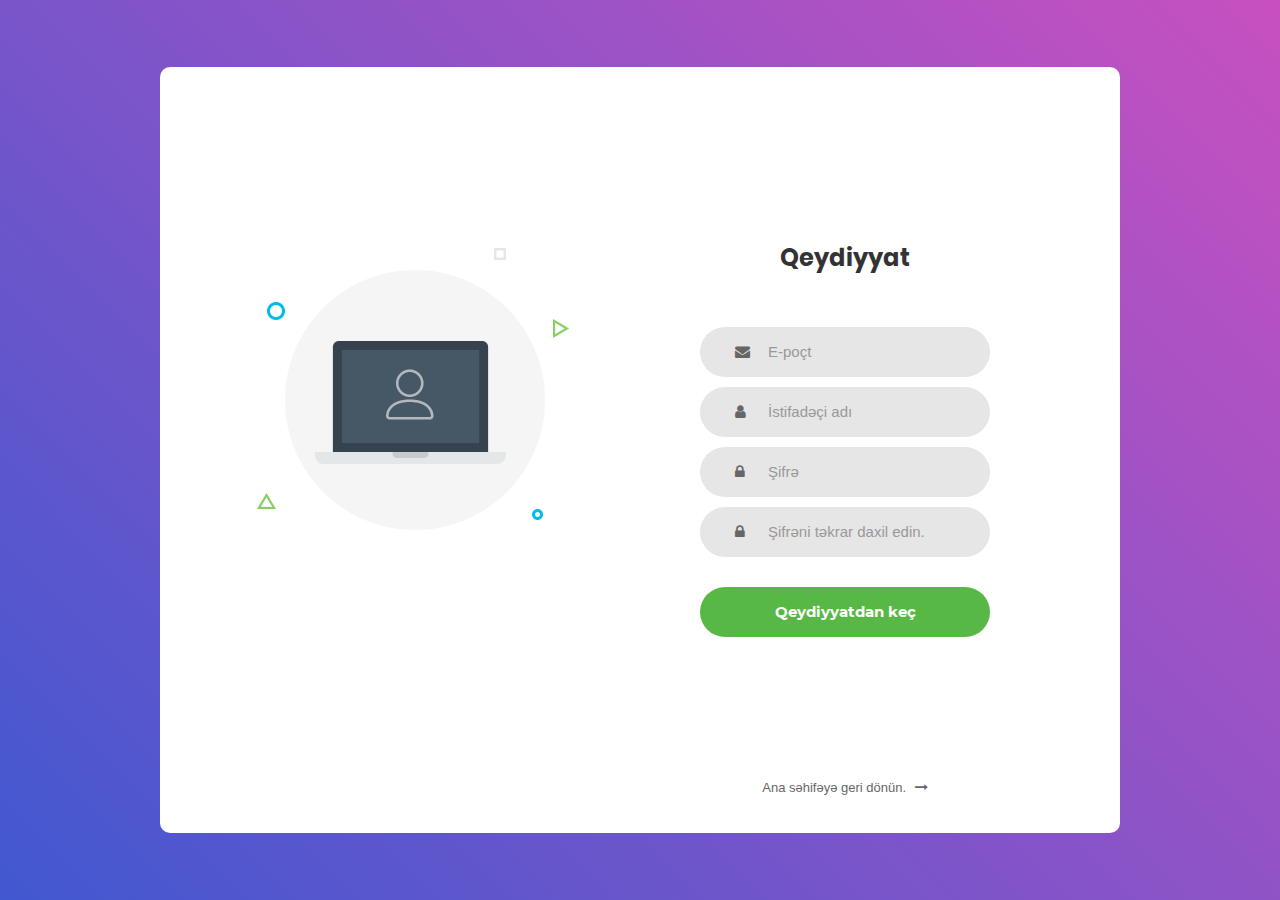
==== commit 0c935d26: "Adding modal page to register page #6" ====
--- a/register.html
+++ b/register.html
@@ -5,15 +5,16 @@
     <title>Qeydiyyat</title>
     <meta charset="UTF-8">
     <meta name="viewport" content="width=device-width, initial-scale=1">
-        <link rel="icon" type="image/png" href="images/icons/favicon.ico" />
-        <link rel="stylesheet" type="text/css" href="vendor/bootstrap/css/bootstrap.min.css">
-        <link rel="stylesheet" type="text/css" href="fonts/font-awesome-4.7.0/css/font-awesome.min.css">
-        <link rel="stylesheet" type="text/css" href="vendor/animate/animate.css">
-        <link rel="stylesheet" type="text/css" href="vendor/css-hamburgers/hamburgers.min.css">
-        <link rel="stylesheet" type="text/css" href="vendor/select2/select2.min.css">
-        <link rel="stylesheet" type="text/css" href="css/util.css">
+    <link rel="icon" type="image/png" href="images/icons/favicon.ico" />
+    <link rel="stylesheet" type="text/css" href="vendor/bootstrap/css/bootstrap.min.css">
+    <link rel="stylesheet" type="text/css" href="fonts/font-awesome-4.7.0/css/font-awesome.min.css">
+    <link rel="stylesheet" type="text/css" href="vendor/animate/animate.css">
+    <link rel="stylesheet" type="text/css" href="vendor/css-hamburgers/hamburgers.min.css">
+    <link rel="stylesheet" type="text/css" href="vendor/select2/select2.min.css">
+    <link rel="stylesheet" type="text/css" href="css/util.css">
     <link rel="stylesheet" type="text/css" href="css/login.css">
-    </head>
+    <link rel="stylesheet" href="css/modal.css">
+</head>
 
 <body>
 
@@ -26,71 +27,89 @@
 
                 <form class="login100-form validate-form">
                     <span class="login100-form-title">
-						Qeydiyyat
-					</span>
+                        Qeydiyyat
+                    </span>
 
                     <div class="wrap-input100 validate-input" data-validate="Düzgün e-poçt daxil edin: ex@abc.xyz">
                         <input class="input100" type="text" name="email" placeholder="E-poçt">
                         <span class="focus-input100"></span>
                         <span class="symbol-input100">
-							<i class="fa fa-envelope" aria-hidden="true"></i>
-						</span>
+                            <i class="fa fa-envelope" aria-hidden="true"></i>
+                        </span>
                     </div>
 
                     <div class="wrap-input100 validate-input" data-validate="istifadəçi adı daxil edin.">
                         <input class="input100" type="text" name="username" placeholder="İstifadəçi adı">
                         <span class="focus-input100"></span>
                         <span class="symbol-input100">
-							<i class="fa fa-user" aria-hidden="true"></i>
-						</span>
+                            <i class="fa fa-user" aria-hidden="true"></i>
+                        </span>
                     </div>
 
                     <div class="wrap-input100 validate-input" data-validate="Şifrə daxil edin.">
                         <input class="input100" type="password" name="pass" placeholder="Şifrə">
                         <span class="focus-input100"></span>
                         <span class="symbol-input100">
-							<i class="fa fa-lock" aria-hidden="true"></i>
-						</span>
+                            <i class="fa fa-lock" aria-hidden="true"></i>
+                        </span>
                     </div>
                     <div class="wrap-input100 validate-input" data-validate="Şifrəni bir daha daxil edin.">
                         <input class="input100" type="password" name="pass" placeholder="Şifrəni təkrar daxil edin.">
                         <span class="focus-input100"></span>
                         <span class="symbol-input100">
-							<i class="fa fa-lock" aria-hidden="true"></i>
-						</span>
+                            <i class="fa fa-lock" aria-hidden="true"></i>
+                        </span>
                     </div>
 
                     <div class="container-login100-form-btn">
-                        <button class="login100-form-btn">
-							Qeydiyyatdan keç
-						</button>
+                        <button class="login100-form-btn button" id="modal-btn">
+                            Qeydiyyatdan keç
+                        </button>
                     </div>
 
                     <div class="text-center p-t-136">
                         <a class="txt2" href="#">
-							Ana səhifəyə geri dönün.
-							<i class="fa fa-long-arrow-right m-l-5" aria-hidden="true"></i>
-						</a>
+                            Ana səhifəyə geri dönün.
+                            <i class="fa fa-long-arrow-right m-l-5" aria-hidden="true"></i>
+                        </a>
                     </div>
+                    <div id="my-modal" class="modal">
+                        <div class="modal-content">
+                            <div class="modal-header"> 
+                                <h2>Qeydiyyatınız uğurla tamamlandı!</h2>
+                                <span class="close">&times;</span>
+                            </div>
+                            <div class="modal-body">
+                                <p>Daxil ol səhifəsinə geri dönün <a style="text-decoration: underline;" href="login.html">buradan</a> </p>
+                            </div>
+                        
+                        </div>
+                    </div>
+                
+
+                    
                 </form>
+               
             </div>
+            
         </div>
+       
     </div>
+   
 
 
-
-
-        <script src="vendor/jquery/jquery-3.2.1.min.js"></script>
-        <script src="vendor/bootstrap/js/popper.js"></script>
+    <script src="vendor/jquery/jquery-3.2.1.min.js"></script>
+    <script src="vendor/bootstrap/js/popper.js"></script>
     <script src="vendor/bootstrap/js/bootstrap.min.js"></script>
-        <script src="vendor/select2/select2.min.js"></script>
-        <script src="vendor/tilt/tilt.jquery.min.js"></script>
+    <script src="vendor/select2/select2.min.js"></script>
+    <script src="vendor/tilt/tilt.jquery.min.js"></script>
     <script>
         $('.js-tilt').tilt({
             scale: 1.1
         })
     </script>
-        <script src="js/login.js"></script>
+    <script src="js/modal.js"></script>
+    <script src="js/login.js"></script>
 
 </body>
 
--- a/css/modal.css
+++ b/css/modal.css
@@ -0,0 +1,87 @@
+:root {
+    --modal-duration: 1s;
+    --modal-color: #57b846;
+  }
+  
+  body {
+    font-family: Arial, Helvetica, sans-serif;
+    background: #f4f4f4;
+    font-size: 17px;
+    line-height: 1.6;
+    display: flex;
+    height: 100vh;
+    align-items: center;
+    justify-content: center;
+  }
+  
+  
+  .modal {
+    display: none;
+    position: fixed;
+    z-index: 1;
+    left: 0;
+    top: 0;
+    height: 100%;
+    width: 100%;
+    overflow: auto;
+    background-color: rgba(0, 0, 0, 0.5);
+  }
+  
+  .modal-content {
+    margin: 10% auto;
+    width: 50%;
+    box-shadow: 0 5px 8px 0 rgba(0, 0, 0, 0.2), 0 7px 20px 0 rgba(0, 0, 0, 0.17);
+    animation-name: modalopen;
+    animation-duration: var(--modal-duration);
+  }
+  
+  .modal-header h2,
+  .modal-footer h3 {
+    margin: 0;
+  }
+  
+  .modal-header {
+    background: var(--modal-color);
+    padding: 15px;
+    color: #fff;
+    border-top-left-radius: 5px;
+    border-top-right-radius: 5px;
+  }
+  
+  .modal-body {
+    padding: 10px 20px;
+    background: #fff;
+  }
+  
+  .modal-footer {
+    background: var(--modal-color);
+    padding: 10px;
+    color: #fff;
+    text-align: center;
+    border-bottom-left-radius: 5px;
+    border-bottom-right-radius: 5px;
+  }
+  
+  .close {
+    color: #ccc;
+    float: right;
+    font-size: 30px;
+    color: #fff;
+  }
+  
+  .close:hover,
+  .close:focus {
+    color: #000;
+    text-decoration: none;
+    cursor: pointer;
+  }
+  
+  @keyframes modalopen {
+    from {
+      opacity: 0;
+    }
+    to {
+      opacity: 1;
+    }
+  }
+  